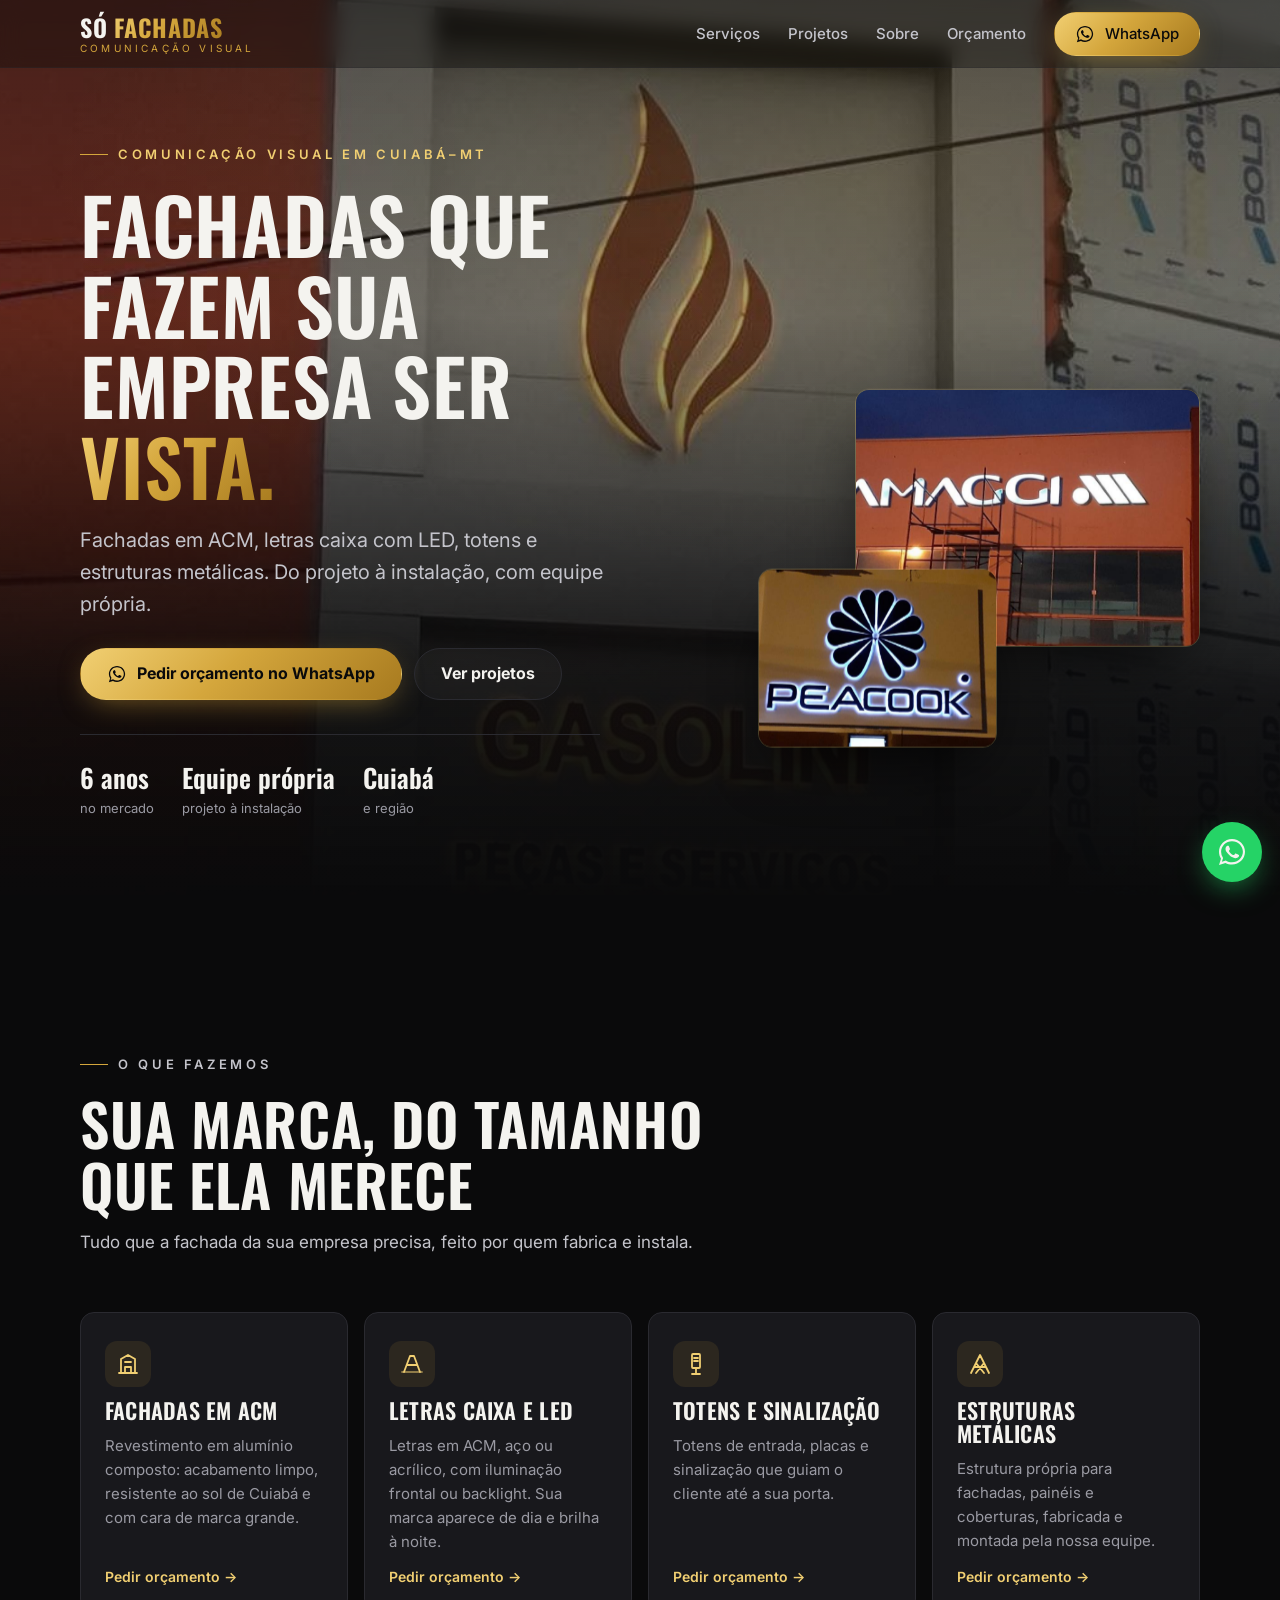
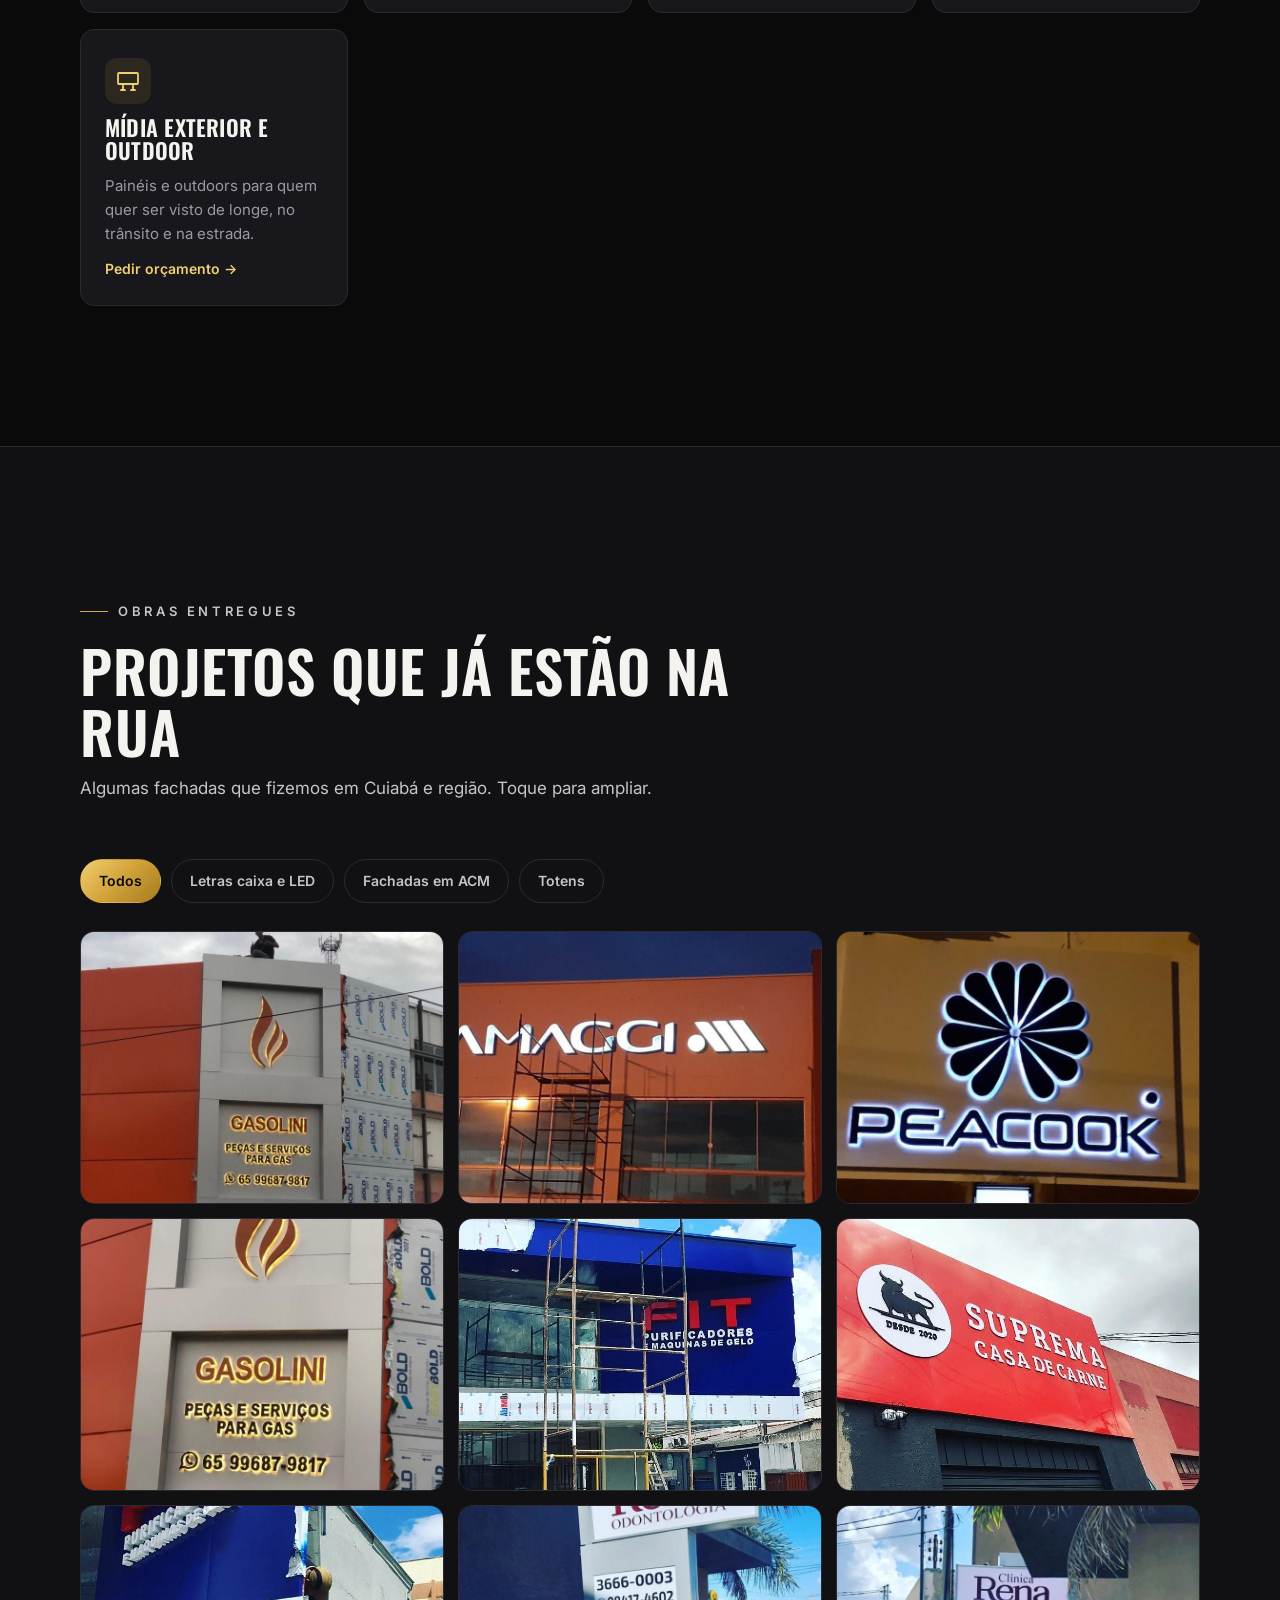
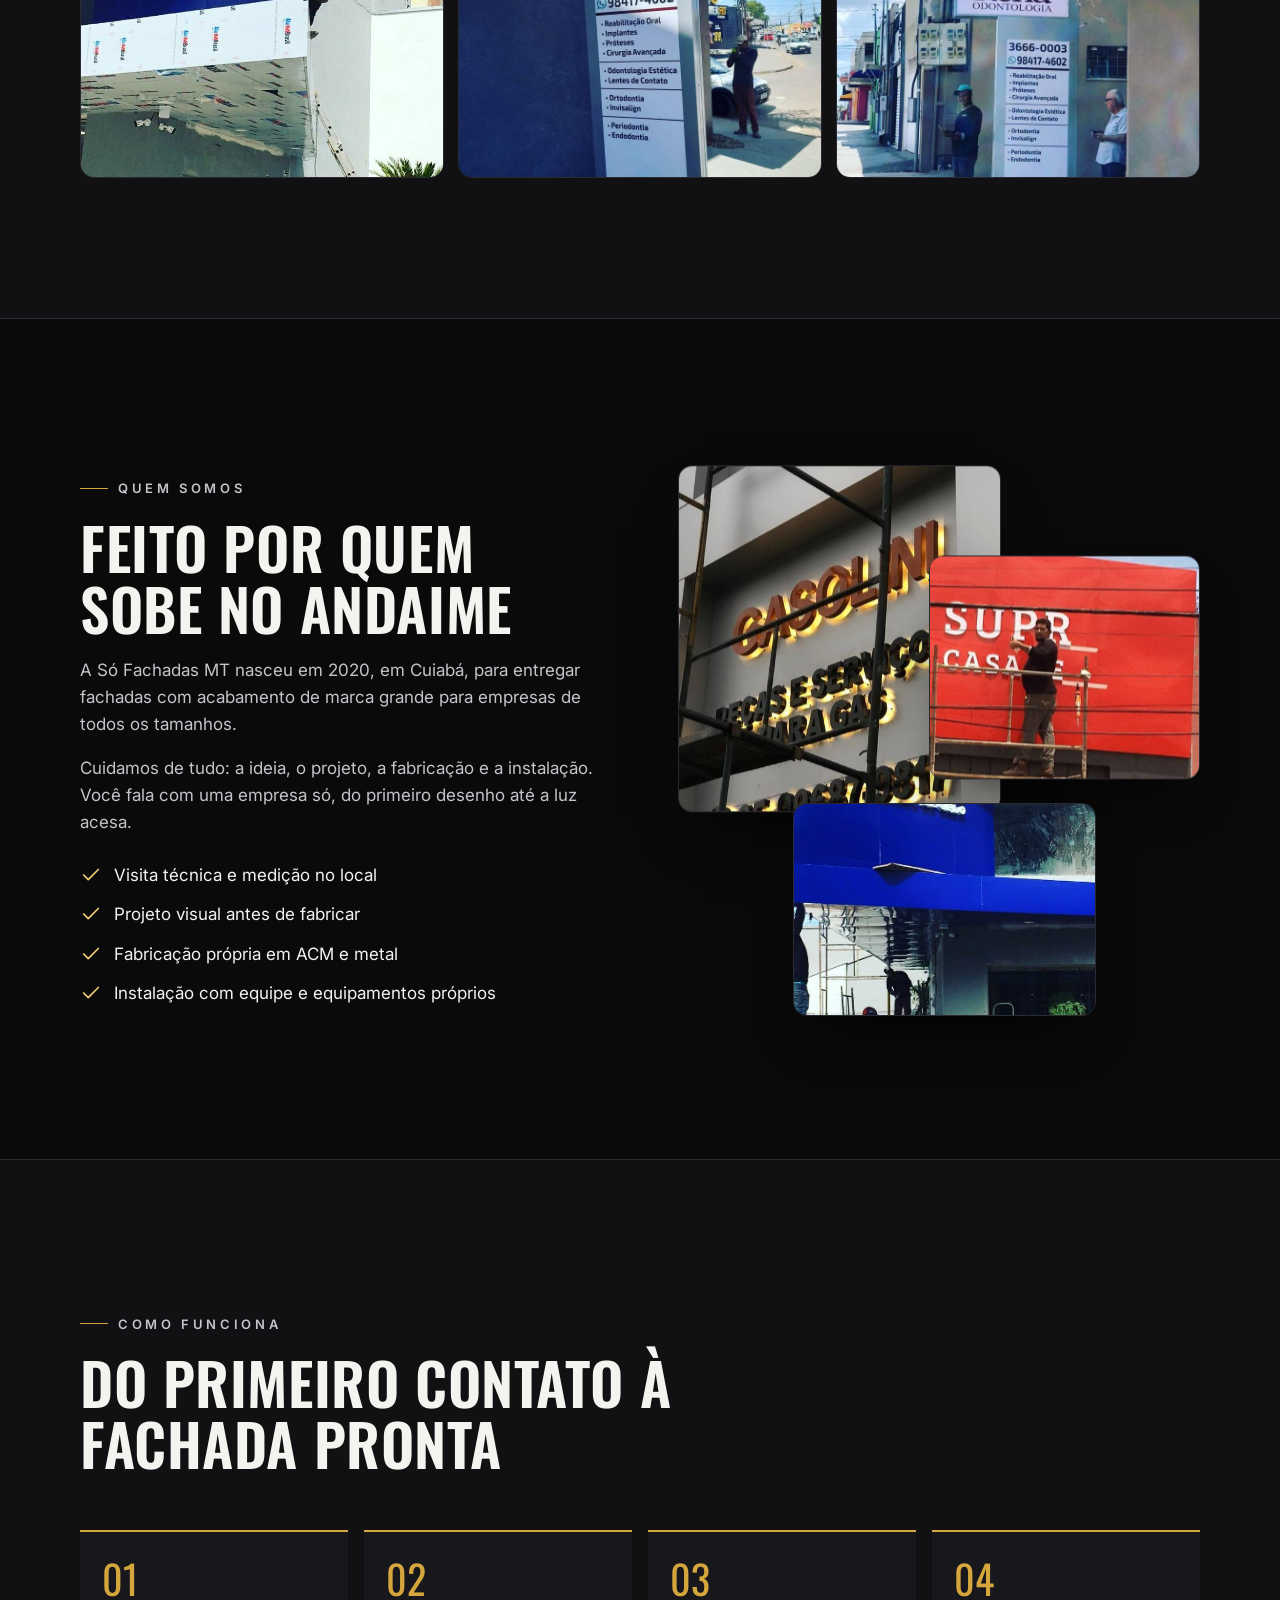
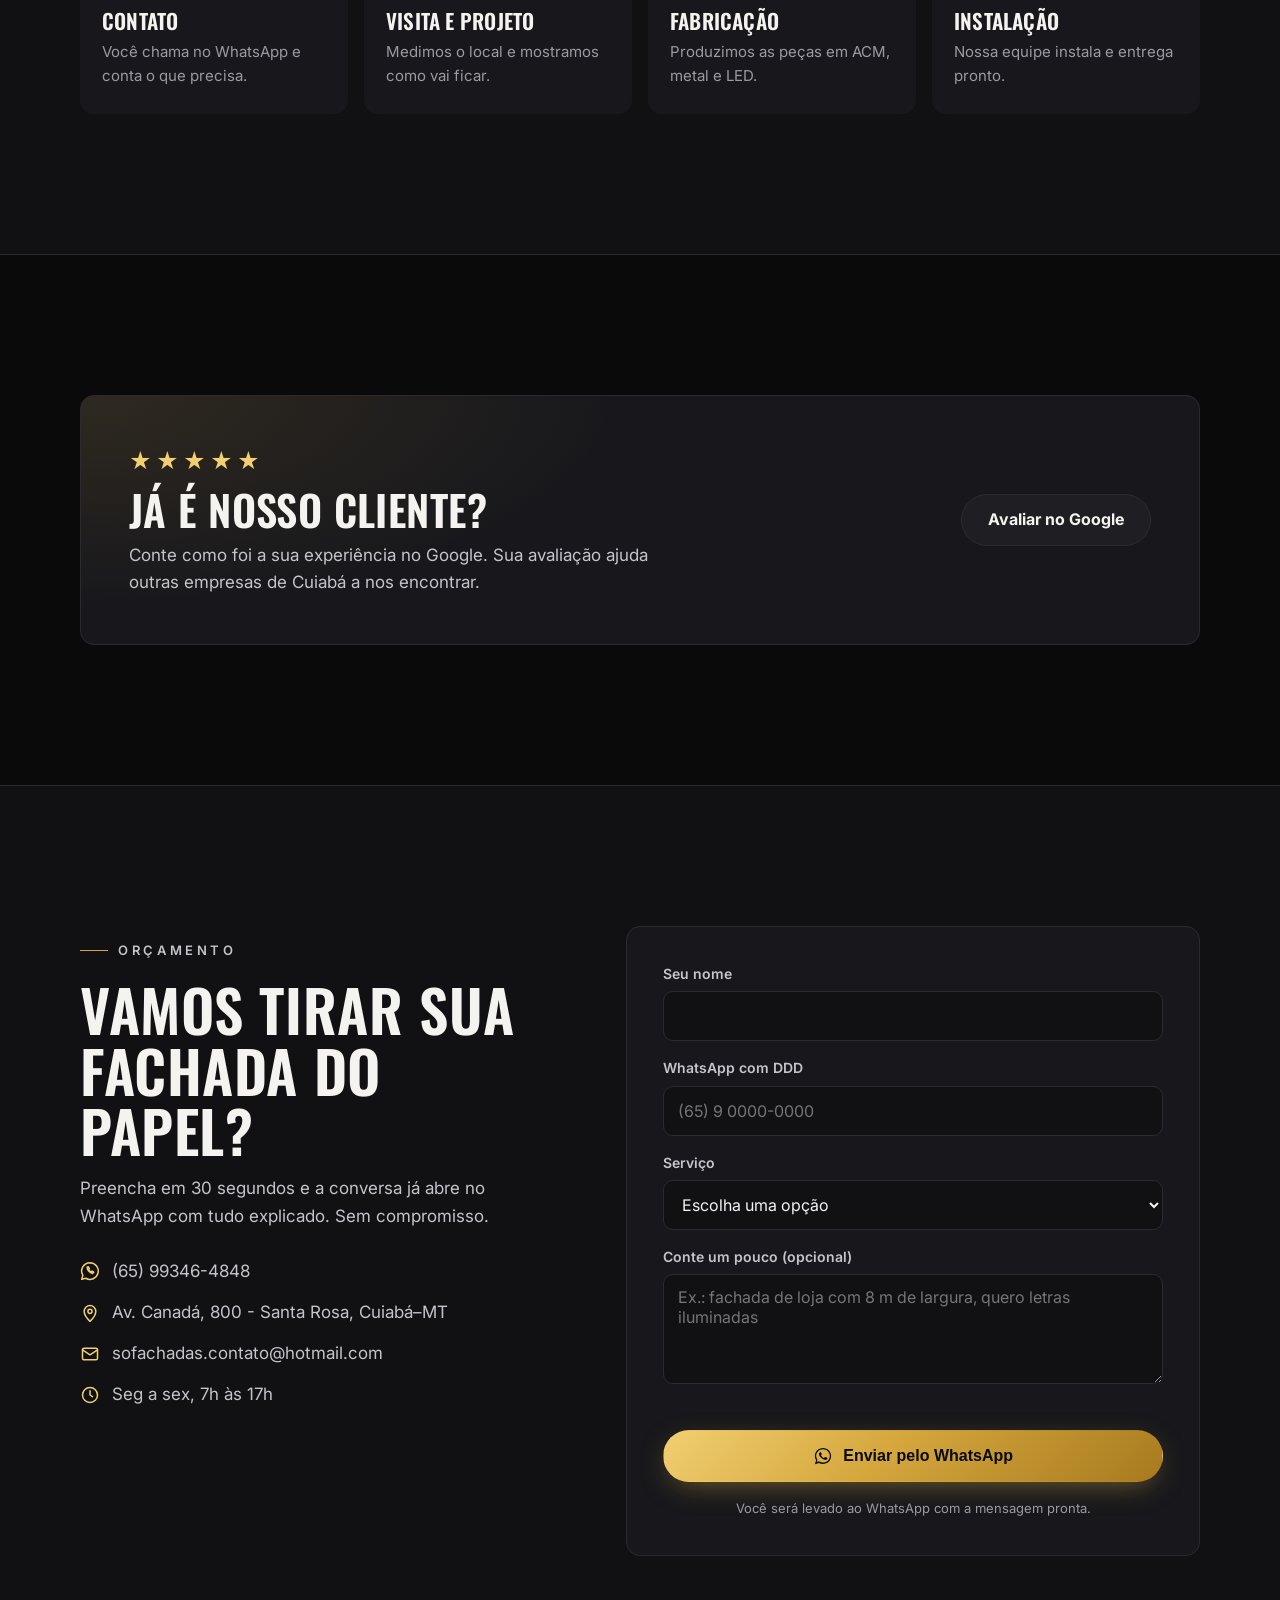
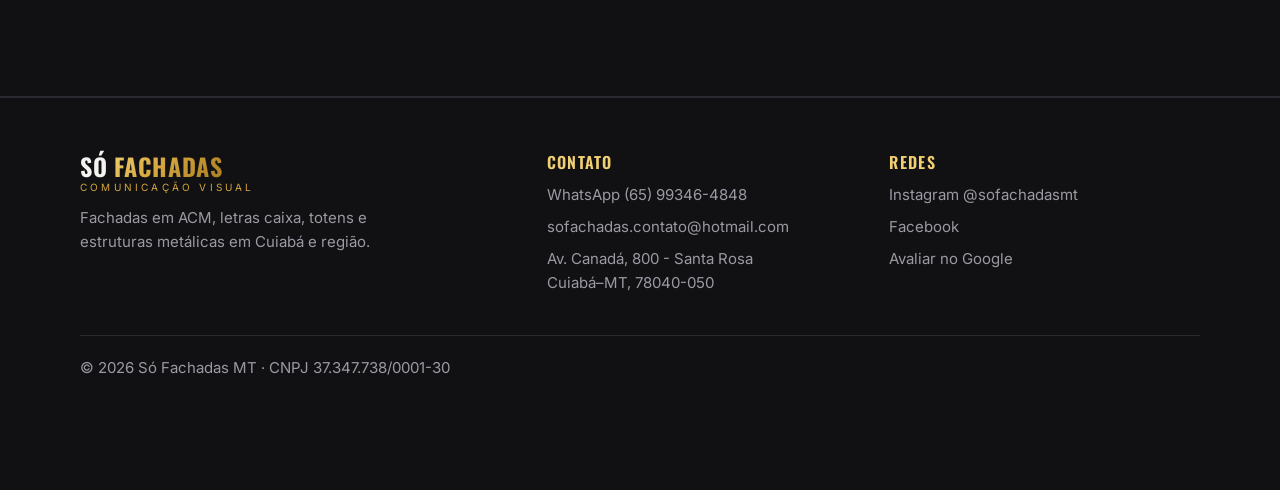
==== docs/index.html @ 2b94d708 "Site Só Fachadas MT: landing page estática para GitHub Pages Co-Authored-By: Claude Opus 5.5 <norepl" ====
<!doctype html>
<html lang="pt-BR" class="no-js">
<head>
<meta charset="utf-8">
<meta name="viewport" content="width=device-width, initial-scale=1, viewport-fit=cover">
<title>Só Fachadas MT | Fachadas em ACM, Letras Caixa e Letreiros em Cuiabá – MT</title>
<meta name="description" content="Fachadas em ACM, letras caixa com LED, totens e estruturas metálicas em Cuiabá e região. Projeto, fabricação e instalação. Peça seu orçamento pelo WhatsApp.">
<meta name="theme-color" content="#0a0a0b">
<link rel="canonical" href="https://thiagochio.github.io/sofachadas/">
<meta property="og:type" content="website">
<meta property="og:locale" content="pt_BR">
<meta property="og:title" content="Só Fachadas MT | Fachadas em ACM, Letras Caixa e Letreiros em Cuiabá – MT">
<meta property="og:description" content="Fachadas em ACM, letras caixa com LED, totens e estruturas metálicas em Cuiabá e região. Projeto, fabricação e instalação. Peça seu orçamento pelo WhatsApp.">
<meta property="og:image" content="https://thiagochio.github.io/sofachadas/assets/img/gasolini-fachada-hero.jpg">
<meta property="og:url" content="https://thiagochio.github.io/sofachadas/">
<meta name="twitter:card" content="summary_large_image">
<link rel="icon" href="data:image/svg+xml,%3Csvg xmlns='http://www.w3.org/2000/svg' viewBox='0 0 64 64'%3E%3Crect width='64' height='64' rx='12' fill='%230a0a0b'/%3E%3Ctext x='32' y='44' font-family='Arial Black,Arial' font-size='30' font-weight='900' text-anchor='middle' fill='%23d4a63c'%3ESF%3C/text%3E%3C/svg%3E">
<link rel="preconnect" href="https://fonts.googleapis.com">
<link rel="preconnect" href="https://fonts.gstatic.com" crossorigin>
<link rel="stylesheet" href="https://fonts.googleapis.com/css2?family=Inter:wght@400;500;600;700&family=Oswald:wght@500;600;700&display=swap">
<link rel="preload" as="image" href="assets/img/gasolini-fachada-hero.jpg">
<link rel="stylesheet" href="assets/css/cinema.css?v=20261022">
<script type="application/ld+json">{"@context": "https://schema.org", "@type": "LocalBusiness", "name": "Só Fachadas MT", "description": "Fachadas em ACM, letras caixa com LED, totens e estruturas metálicas em Cuiabá e região. Projeto, fabricação e instalação. Peça seu orçamento pelo WhatsApp.", "image": "https://thiagochio.github.io/sofachadas/assets/img/gasolini-fachada-hero.jpg", "url": "https://thiagochio.github.io/sofachadas/", "telephone": "+5565993464848", "email": "sofachadas.contato@hotmail.com", "address": {"@type": "PostalAddress", "streetAddress": "Av. Canadá, 800 - Santa Rosa", "addressLocality": "Cuiabá", "addressRegion": "MT", "postalCode": "78040-050", "addressCountry": "BR"}, "areaServed": ["Cuiabá", "Várzea Grande", "Mato Grosso"], "sameAs": ["https://www.instagram.com/sofachadasmt/", "https://www.facebook.com/sofachadasmt"], "foundingDate": "2020"}</script>
<script>
window.SF_CONFIG={"whatsapp": "5565993464848"};
/* UTM: script autocontido, roda antes de tudo para nao perder a origem */
(function(){try{var p=new URLSearchParams(location.search),u={};
["utm_source","utm_medium","utm_campaign","utm_content","utm_term","gclid","fbclid"].forEach(function(k){if(p.get(k))u[k]=p.get(k)});
window.__SF_UTM=u;if(Object.keys(u).length)sessionStorage.setItem("sf_utm",JSON.stringify(u));}catch(e){}})();
window.rastrearConversao=function(servico){
  try{if(window.fbq)fbq('track','Lead',{content_name:servico});}catch(e){}
  try{if(window.gtag&&false)gtag('event','conversion',{send_to:"/"});}catch(e){}
};
window.rastrearContato=function(){try{if(window.fbq)fbq('track','Contact');}catch(e){}};
</script>

</head>
<body>
<header class="site-header">
  <div class="wrap">
    <a class="logo" href="#topo" aria-label="Só Fachadas MT — início"><b>SÓ <span class="gold-text">FACHADAS</span></b><small>Comunicação Visual</small></a>
    <button class="menu-toggle" type="button" aria-label="Abrir menu" aria-expanded="false" aria-controls="menu"><svg viewBox="0 0 24 24" fill="none" stroke="currentColor" stroke-width="1.8" stroke-linecap="round" stroke-linejoin="round" aria-hidden="true"><path d="M4 7h16M4 12h16M4 17h16"/></svg></button>
    <nav class="main-nav" id="menu" aria-label="Principal">
      <a href="#servicos">Serviços</a>
      <a href="#projetos">Projetos</a>
      <a href="#sobre">Sobre</a>
      <a href="#orcamento">Orçamento</a>
      <a class="btn btn-gold" href="https://wa.me/5565993464848?text=Ol%C3%A1%21%20Vim%20pelo%20site%20da%20S%C3%B3%20Fachadas%20e%20quero%20um%20or%C3%A7amento." target="_blank" rel="noopener"><svg viewBox="0 0 32 32" fill="currentColor" aria-hidden="true"><path d="M16 3C8.8 3 3 8.7 3 15.8c0 2.5.7 4.9 2 6.9L3 29l6.5-2c1.9 1 4.1 1.6 6.5 1.6 7.2 0 13-5.7 13-12.8S23.2 3 16 3Zm0 23.3c-2.1 0-4.1-.6-5.8-1.6l-.4-.2-3.9 1.2 1.2-3.8-.3-.4a10.4 10.4 0 0 1-1.7-5.7C5.1 10 10 5.3 16 5.3S26.9 10 26.9 15.8 22 26.3 16 26.3Zm6-7.8c-.3-.2-1.9-.9-2.2-1-.3-.1-.5-.2-.7.2-.2.3-.8 1-1 1.2-.2.2-.4.2-.7.1-.3-.2-1.4-.5-2.6-1.6-1-.9-1.6-1.9-1.8-2.2-.2-.3 0-.5.1-.7l.5-.6c.2-.2.2-.4.3-.6.1-.2 0-.4 0-.6l-1-2.4c-.3-.6-.5-.5-.7-.5h-.6c-.2 0-.6.1-.9.4-.3.3-1.2 1.1-1.2 2.7s1.2 3.1 1.4 3.4c.2.2 2.4 3.6 5.7 5 .8.4 1.4.6 1.9.7.8.3 1.5.2 2.1.1.6-.1 1.9-.8 2.2-1.5.3-.7.3-1.4.2-1.5-.1-.2-.3-.3-.6-.4Z"/></svg>WhatsApp</a>
    </nav>
  </div>
</header>
<main>
<section class="hero" id="topo" aria-label="Apresentação">
  <div class="hero-bg" data-depth="0.25"><img src="assets/img/gasolini-fachada-hero.jpg" alt="Fachada da Gasolini com letras caixa iluminadas em Cuiabá" width="1920" height="1080" fetchpriority="high"></div>
  <div class="wrap hero-inner">
    <div>
      <p class="eyebrow">Comunicação visual em Cuiabá–MT</p>
      <h1><span class="w">Fachadas</span> <span class="w">que</span> <span class="w">fazem</span> <span class="w">sua</span> <span class="w">empresa</span> <span class="w">ser</span> <span class="w gold-text">vista.</span></h1>
      <p class="hero-sub">Fachadas em ACM, letras caixa com LED, totens e estruturas metálicas. Do projeto à instalação, com equipe própria.</p>
      <div class="hero-ctas">
        <a class="btn btn-gold" href="https://wa.me/5565993464848?text=Ol%C3%A1%21%20Vim%20pelo%20site%20da%20S%C3%B3%20Fachadas%20e%20quero%20um%20or%C3%A7amento." target="_blank" rel="noopener"><svg viewBox="0 0 32 32" fill="currentColor" aria-hidden="true"><path d="M16 3C8.8 3 3 8.7 3 15.8c0 2.5.7 4.9 2 6.9L3 29l6.5-2c1.9 1 4.1 1.6 6.5 1.6 7.2 0 13-5.7 13-12.8S23.2 3 16 3Zm0 23.3c-2.1 0-4.1-.6-5.8-1.6l-.4-.2-3.9 1.2 1.2-3.8-.3-.4a10.4 10.4 0 0 1-1.7-5.7C5.1 10 10 5.3 16 5.3S26.9 10 26.9 15.8 22 26.3 16 26.3Zm6-7.8c-.3-.2-1.9-.9-2.2-1-.3-.1-.5-.2-.7.2-.2.3-.8 1-1 1.2-.2.2-.4.2-.7.1-.3-.2-1.4-.5-2.6-1.6-1-.9-1.6-1.9-1.8-2.2-.2-.3 0-.5.1-.7l.5-.6c.2-.2.2-.4.3-.6.1-.2 0-.4 0-.6l-1-2.4c-.3-.6-.5-.5-.7-.5h-.6c-.2 0-.6.1-.9.4-.3.3-1.2 1.1-1.2 2.7s1.2 3.1 1.4 3.4c.2.2 2.4 3.6 5.7 5 .8.4 1.4.6 1.9.7.8.3 1.5.2 2.1.1.6-.1 1.9-.8 2.2-1.5.3-.7.3-1.4.2-1.5-.1-.2-.3-.3-.6-.4Z"/></svg>Pedir orçamento no WhatsApp</a>
        <a class="btn btn-ghost" href="#projetos">Ver projetos</a>
      </div>
      <div class="proof">
        <div><strong>6 anos</strong><span>no mercado</span></div>
        <div><strong>Equipe própria</strong><span>projeto à instalação</span></div>
        <div><strong>Cuiabá</strong><span>e região</span></div>
      </div>
    </div>
    <div class="hero-cards" aria-hidden="true"><div class="hero-card" data-depth="0.6"><img src="assets/img/amaggi-letra-caixa-led-mini.jpg" alt="Letras caixa iluminadas da Amaggi" width="760" height="570"></div><div class="hero-card" data-depth="0.45"><img src="assets/img/peacook-letra-caixa-backlight-mini.jpg" alt="Letras caixa com backlight da Peacook" width="760" height="570"></div></div>
  </div>
</section>
<section class="section" id="servicos" aria-label="Serviços">
  <div class="wrap">
    <div class="section-head reveal"><p class="eyebrow">O que fazemos</p><h2>Sua marca, do tamanho que ela merece</h2>
      <p>Tudo que a fachada da sua empresa precisa, feito por quem fabrica e instala.</p></div>
    <div class="grid-servicos"><a class="card lightcard reveal" href="#orcamento" data-servico="acm">
        <span class="ico"><svg viewBox="0 0 24 24" fill="none" stroke="currentColor" stroke-width="1.8" stroke-linecap="round" stroke-linejoin="round" aria-hidden="true"><path d="M3 21h18M5 21V7l7-4 7 4v14M9 21v-6h6v6M9 10h6"/></svg></span><h3>Fachadas em ACM</h3><p>Revestimento em alumínio composto: acabamento limpo, resistente ao sol de Cuiabá e com cara de marca grande.</p><span class="mais">Pedir orçamento →</span></a><a class="card lightcard reveal" href="#orcamento" data-servico="letras">
        <span class="ico"><svg viewBox="0 0 24 24" fill="none" stroke="currentColor" stroke-width="1.8" stroke-linecap="round" stroke-linejoin="round" aria-hidden="true"><path d="M4 20 10 4h4l6 16M7 13h10"/><path d="M2 20h20" opacity=".5"/></svg></span><h3>Letras caixa e LED</h3><p>Letras em ACM, aço ou acrílico, com iluminação frontal ou backlight. Sua marca aparece de dia e brilha à noite.</p><span class="mais">Pedir orçamento →</span></a><a class="card lightcard reveal" href="#orcamento" data-servico="totens">
        <span class="ico"><svg viewBox="0 0 24 24" fill="none" stroke="currentColor" stroke-width="1.8" stroke-linecap="round" stroke-linejoin="round" aria-hidden="true"><rect x="8" y="2" width="8" height="14" rx="1"/><path d="M12 16v6M8 22h8M10 6h4M10 9h4"/></svg></span><h3>Totens e sinalização</h3><p>Totens de entrada, placas e sinalização que guiam o cliente até a sua porta.</p><span class="mais">Pedir orçamento →</span></a><a class="card lightcard reveal" href="#orcamento" data-servico="estruturas">
        <span class="ico"><svg viewBox="0 0 24 24" fill="none" stroke="currentColor" stroke-width="1.8" stroke-linecap="round" stroke-linejoin="round" aria-hidden="true"><path d="M3 21 12 3l9 18M6 15h12M8 11l8 10M16 11 8 21"/></svg></span><h3>Estruturas metálicas</h3><p>Estrutura própria para fachadas, painéis e coberturas, fabricada e montada pela nossa equipe.</p><span class="mais">Pedir orçamento →</span></a><a class="card lightcard reveal" href="#orcamento" data-servico="outdoor">
        <span class="ico"><svg viewBox="0 0 24 24" fill="none" stroke="currentColor" stroke-width="1.8" stroke-linecap="round" stroke-linejoin="round" aria-hidden="true"><rect x="2" y="4" width="20" height="11" rx="1"/><path d="M7 15v6M17 15v6M5 21h4M15 21h4"/></svg></span><h3>Mídia exterior e outdoor</h3><p>Painéis e outdoors para quem quer ser visto de longe, no trânsito e na estrada.</p><span class="mais">Pedir orçamento →</span></a></div>
  </div>
</section>
<section class="section alt" id="projetos" aria-label="Projetos">
  <div class="wrap">
    <div class="section-head reveal"><p class="eyebrow">Obras entregues</p><h2>Projetos que já estão na rua</h2>
      <p>Algumas fachadas que fizemos em Cuiabá e região. Toque para ampliar.</p></div>
    <div class="filtros" role="group" aria-label="Filtrar projetos"><button class="filtro" type="button" data-filtro="todos" aria-pressed="true">Todos</button><button class="filtro" type="button" data-filtro="letras" aria-pressed="false">Letras caixa e LED</button><button class="filtro" type="button" data-filtro="acm" aria-pressed="false">Fachadas em ACM</button><button class="filtro" type="button" data-filtro="totens" aria-pressed="false">Totens</button></div>
    <div class="grid-pf"><a class="pf-item reveal" href="assets/img/gasolini-fachada.jpg" data-cat="letras" data-titulo="Gasolini" data-legenda="Letras caixa com LED backlight e fachada em ACM">
        <img src="assets/img/gasolini-fachada-mini.jpg" alt="Gasolini: Letras caixa com LED backlight e fachada em ACM" loading="lazy" width="760" height="570">
        <span class="pf-cap"><strong>Gasolini</strong><span>Letras caixa com LED backlight e fachada em ACM</span></span></a><a class="pf-item reveal" href="assets/img/amaggi-letra-caixa-led.jpg" data-cat="letras" data-titulo="Amaggi" data-legenda="Letras caixa iluminadas em fachada corporativa">
        <img src="assets/img/amaggi-letra-caixa-led-mini.jpg" alt="Amaggi: Letras caixa iluminadas em fachada corporativa" loading="lazy" width="760" height="570">
        <span class="pf-cap"><strong>Amaggi</strong><span>Letras caixa iluminadas em fachada corporativa</span></span></a><a class="pf-item reveal" href="assets/img/peacook-letra-caixa-backlight.jpg" data-cat="letras" data-titulo="Peacook" data-legenda="Logo e letras caixa com backlight">
        <img src="assets/img/peacook-letra-caixa-backlight-mini.jpg" alt="Peacook: Logo e letras caixa com backlight" loading="lazy" width="760" height="570">
        <span class="pf-cap"><strong>Peacook</strong><span>Logo e letras caixa com backlight</span></span></a><a class="pf-item reveal" href="assets/img/gasolini-letreiro-led.jpg" data-cat="letras" data-titulo="Gasolini — detalhe" data-legenda="Letreiro iluminado à noite">
        <img src="assets/img/gasolini-letreiro-led-mini.jpg" alt="Gasolini — detalhe: Letreiro iluminado à noite" loading="lazy" width="760" height="570">
        <span class="pf-cap"><strong>Gasolini — detalhe</strong><span>Letreiro iluminado à noite</span></span></a><a class="pf-item reveal" href="assets/img/fit-fachada-acm.jpg" data-cat="acm" data-titulo="FIT Purificadores" data-legenda="Fachada completa em ACM azul com letras caixa">
        <img src="assets/img/fit-fachada-acm-mini.jpg" alt="FIT Purificadores: Fachada completa em ACM azul com letras caixa" loading="lazy" width="760" height="570">
        <span class="pf-cap"><strong>FIT Purificadores</strong><span>Fachada completa em ACM azul com letras caixa</span></span></a><a class="pf-item reveal" href="assets/img/suprema-fachada-acm.jpg" data-cat="acm" data-titulo="Suprema Casa de Carne" data-legenda="Painel em ACM com letras caixa">
        <img src="assets/img/suprema-fachada-acm-mini.jpg" alt="Suprema Casa de Carne: Painel em ACM com letras caixa" loading="lazy" width="760" height="570">
        <span class="pf-cap"><strong>Suprema Casa de Carne</strong><span>Painel em ACM com letras caixa</span></span></a><a class="pf-item reveal" href="assets/img/fit-acm-detalhe.jpg" data-cat="acm" data-titulo="FIT Purificadores — montagem" data-legenda="Instalação dos painéis de ACM">
        <img src="assets/img/fit-acm-detalhe-mini.jpg" alt="FIT Purificadores — montagem: Instalação dos painéis de ACM" loading="lazy" width="760" height="570">
        <span class="pf-cap"><strong>FIT Purificadores — montagem</strong><span>Instalação dos painéis de ACM</span></span></a><a class="pf-item reveal" href="assets/img/rena-totem.jpg" data-cat="totens" data-titulo="Clínica Rena Odontologia" data-legenda="Totem em ACM com caixa luminosa">
        <img src="assets/img/rena-totem-mini.jpg" alt="Clínica Rena Odontologia: Totem em ACM com caixa luminosa" loading="lazy" width="760" height="570">
        <span class="pf-cap"><strong>Clínica Rena Odontologia</strong><span>Totem em ACM com caixa luminosa</span></span></a><a class="pf-item reveal" href="assets/img/rena-totem-rua.jpg" data-cat="totens" data-titulo="Clínica Rena — vista da rua" data-legenda="Totem de entrada e sinalização de serviços">
        <img src="assets/img/rena-totem-rua-mini.jpg" alt="Clínica Rena — vista da rua: Totem de entrada e sinalização de serviços" loading="lazy" width="760" height="570">
        <span class="pf-cap"><strong>Clínica Rena — vista da rua</strong><span>Totem de entrada e sinalização de serviços</span></span></a></div>
  </div>
</section>
<div class="lightbox" role="dialog" aria-modal="true" aria-label="Foto do projeto" aria-hidden="true">
  <div class="lightbox-backdrop"></div>
  <button class="lb-btn lb-fechar" type="button" aria-label="Fechar"><svg viewBox="0 0 24 24" fill="none" stroke="currentColor" stroke-width="1.8" stroke-linecap="round" stroke-linejoin="round" aria-hidden="true"><path d="M6 6l12 12M18 6 6 18"/></svg></button>
  <button class="lb-btn lb-ant" type="button" aria-label="Foto anterior"><svg viewBox="0 0 24 24" fill="none" stroke="currentColor" stroke-width="1.8" stroke-linecap="round" stroke-linejoin="round" aria-hidden="true"><path d="m15 18-6-6 6-6"/></svg></button>
  <button class="lb-btn lb-prox" type="button" aria-label="Próxima foto"><svg viewBox="0 0 24 24" fill="none" stroke="currentColor" stroke-width="1.8" stroke-linecap="round" stroke-linejoin="round" aria-hidden="true"><path d="m9 18 6-6-6-6"/></svg></button>
  <figure class="lightbox-fig"><img src="" alt=""><figcaption><strong class="lb-tit"></strong><span class="lb-leg"></span></figcaption></figure>
  <span class="lb-pos" aria-live="polite"></span>
</div>
<section class="section" id="sobre" aria-label="Sobre a empresa">
  <div class="wrap sobre-grid">
    <div class="sobre-txt reveal">
      <p class="eyebrow">Quem somos</p>
      <h2>Feito por quem sobe no andaime</h2>
      <p style="margin-top:18px">A Só Fachadas MT nasceu em 2020, em Cuiabá, para entregar fachadas com acabamento de marca grande para empresas de todos os tamanhos.</p>
      <p>Cuidamos de tudo: a ideia, o projeto, a fabricação e a instalação. Você fala com uma empresa só, do primeiro desenho até a luz acesa.</p>
      <ul class="lista-check"><li><svg viewBox="0 0 24 24" fill="none" stroke="currentColor" stroke-width="1.8" stroke-linecap="round" stroke-linejoin="round" aria-hidden="true"><path d="M20 6 9 17l-5-5"/></svg><span>Visita técnica e medição no local</span></li><li><svg viewBox="0 0 24 24" fill="none" stroke="currentColor" stroke-width="1.8" stroke-linecap="round" stroke-linejoin="round" aria-hidden="true"><path d="M20 6 9 17l-5-5"/></svg><span>Projeto visual antes de fabricar</span></li><li><svg viewBox="0 0 24 24" fill="none" stroke="currentColor" stroke-width="1.8" stroke-linecap="round" stroke-linejoin="round" aria-hidden="true"><path d="M20 6 9 17l-5-5"/></svg><span>Fabricação própria em ACM e metal</span></li><li><svg viewBox="0 0 24 24" fill="none" stroke="currentColor" stroke-width="1.8" stroke-linecap="round" stroke-linejoin="round" aria-hidden="true"><path d="M20 6 9 17l-5-5"/></svg><span>Instalação com equipe e equipamentos próprios</span></li></ul>
    </div>
    <div class="sobre-fotos reveal"><figure data-depth="0.12"><img src="assets/img/gasolini-instalacao-mini.jpg" alt="Equipe instalando letras caixa com LED" loading="lazy" width="760" height="570"></figure><figure data-depth="-0.08"><img src="assets/img/suprema-instalacao-mini.jpg" alt="Instalação de letras caixa em painel de ACM" loading="lazy" width="760" height="570"></figure><figure data-depth="0.2"><img src="assets/img/fit-instalacao-acm-mini.jpg" alt="Montagem de fachada em ACM" loading="lazy" width="760" height="570"></figure></div>
  </div>
</section>
<section class="section alt" aria-label="Como funciona">
  <div class="wrap">
    <div class="section-head reveal"><p class="eyebrow">Como funciona</p><h2>Do primeiro contato à fachada pronta</h2></div>
    <div class="passos">
      <div class="passo reveal"><h3>Contato</h3><p>Você chama no WhatsApp e conta o que precisa.</p></div>
      <div class="passo reveal"><h3>Visita e projeto</h3><p>Medimos o local e mostramos como vai ficar.</p></div>
      <div class="passo reveal"><h3>Fabricação</h3><p>Produzimos as peças em ACM, metal e LED.</p></div>
      <div class="passo reveal"><h3>Instalação</h3><p>Nossa equipe instala e entrega pronto.</p></div>
    </div>
  </div>
</section>
<section class="section" aria-label="Avaliações">
  <div class="wrap">
    <div class="avaliacao reveal">
      <div><div class="estrelas" aria-hidden="true">★★★★★</div><h2>Já é nosso cliente?</h2>
        <p>Conte como foi a sua experiência no Google. Sua avaliação ajuda outras empresas de Cuiabá a nos encontrar.</p></div>
      <a class="btn btn-ghost" href="https://g.page/r/CYYnq_kGoN-vEBM/review" target="_blank" rel="noopener">Avaliar no Google</a>
    </div>
  </div>
</section>
<section class="section alt" id="orcamento" aria-label="Pedir orçamento">
  <div class="wrap orc-grid">
    <div class="orc-info reveal">
      <p class="eyebrow">Orçamento</p>
      <h2 style="font-size:clamp(34px,5vw,58px)">Vamos tirar sua fachada do papel?</h2>
      <p>Preencha em 30 segundos e a conversa já abre no WhatsApp com tudo explicado. Sem compromisso.</p>
      <ul class="contatos">
        <li><svg viewBox="0 0 24 24" fill="none" stroke="currentColor" stroke-width="1.8" stroke-linecap="round" stroke-linejoin="round" aria-hidden="true"><path d="M12 2a10 10 0 0 0-8.6 15.1L2 22l5-1.3A10 10 0 1 0 12 2Z"/><path d="M8.5 7.5c.3 2.6 2.6 6.3 6.4 7.6l1.6-1.6-2.1-1.3-1 .9c-1.2-.5-2.6-1.9-3-3l.9-1-1.3-2.1Z"/></svg><a href="https://wa.me/5565993464848?text=Ol%C3%A1%21%20Vim%20pelo%20site%20da%20S%C3%B3%20Fachadas%20e%20quero%20um%20or%C3%A7amento." target="_blank" rel="noopener">(65) 99346-4848</a></li>
        <li><svg viewBox="0 0 24 24" fill="none" stroke="currentColor" stroke-width="1.8" stroke-linecap="round" stroke-linejoin="round" aria-hidden="true"><path d="M12 22s7-6.3 7-12a7 7 0 0 0-14 0c0 5.7 7 12 7 12Z"/><circle cx="12" cy="10" r="2.5"/></svg><a href="https://www.google.com/maps/search/?api=1&query=Só+Fachadas+MT+Av.+Canadá,+800+-+Santa+Rosa+Cuiabá" target="_blank" rel="noopener">Av. Canadá, 800 - Santa Rosa, Cuiabá–MT</a></li>
        <li><svg viewBox="0 0 24 24" fill="none" stroke="currentColor" stroke-width="1.8" stroke-linecap="round" stroke-linejoin="round" aria-hidden="true"><rect x="3" y="5" width="18" height="14" rx="2"/><path d="m3 7 9 6 9-6"/></svg><a href="mailto:sofachadas.contato@hotmail.com">sofachadas.contato@hotmail.com</a></li>
        <li><svg viewBox="0 0 24 24" fill="none" stroke="currentColor" stroke-width="1.8" stroke-linecap="round" stroke-linejoin="round" aria-hidden="true"><circle cx="12" cy="12" r="9"/><path d="M12 7v5l3 2"/></svg><span>Seg a sex, 7h às 17h</span></li>
      </ul>
    </div>
    <form class="form reveal" id="form-orcamento" action="https://wa.me/5565993464848" method="get" novalidate>
      <div class="campo"><label for="nome">Seu nome</label><input id="nome" name="nome" autocomplete="name" required></div>
      <div class="campo"><label for="telefone">WhatsApp com DDD</label><input id="telefone" name="telefone" type="tel" inputmode="tel" autocomplete="tel" placeholder="(65) 9 0000-0000" required></div>
      <div class="campo"><label for="servico">Serviço</label>
        <select id="servico" name="servico" required><option value="">Escolha uma opção</option><option value="acm">Fachadas em ACM</option><option value="letras">Letras caixa e LED</option><option value="totens">Totens e sinalização</option><option value="estruturas">Estruturas metálicas</option><option value="outdoor">Mídia exterior e outdoor</option><option value="outro">Outro / não sei ainda</option></select></div>
      <div class="campo"><label for="mensagem">Conte um pouco (opcional)</label><textarea id="mensagem" name="mensagem" placeholder="Ex.: fachada de loja com 8 m de largura, quero letras iluminadas"></textarea></div>
      <p class="form-erro" role="alert"></p>
      <button class="btn btn-gold" type="submit"><svg viewBox="0 0 32 32" fill="currentColor" aria-hidden="true"><path d="M16 3C8.8 3 3 8.7 3 15.8c0 2.5.7 4.9 2 6.9L3 29l6.5-2c1.9 1 4.1 1.6 6.5 1.6 7.2 0 13-5.7 13-12.8S23.2 3 16 3Zm0 23.3c-2.1 0-4.1-.6-5.8-1.6l-.4-.2-3.9 1.2 1.2-3.8-.3-.4a10.4 10.4 0 0 1-1.7-5.7C5.1 10 10 5.3 16 5.3S26.9 10 26.9 15.8 22 26.3 16 26.3Zm6-7.8c-.3-.2-1.9-.9-2.2-1-.3-.1-.5-.2-.7.2-.2.3-.8 1-1 1.2-.2.2-.4.2-.7.1-.3-.2-1.4-.5-2.6-1.6-1-.9-1.6-1.9-1.8-2.2-.2-.3 0-.5.1-.7l.5-.6c.2-.2.2-.4.3-.6.1-.2 0-.4 0-.6l-1-2.4c-.3-.6-.5-.5-.7-.5h-.6c-.2 0-.6.1-.9.4-.3.3-1.2 1.1-1.2 2.7s1.2 3.1 1.4 3.4c.2.2 2.4 3.6 5.7 5 .8.4 1.4.6 1.9.7.8.3 1.5.2 2.1.1.6-.1 1.9-.8 2.2-1.5.3-.7.3-1.4.2-1.5-.1-.2-.3-.3-.6-.4Z"/></svg>Enviar pelo WhatsApp</button>
      <p class="form-nota">Você será levado ao WhatsApp com a mensagem pronta.</p>
    </form>
  </div>
</section>
</main>
<footer class="site-footer">
  <div class="wrap">
    <div class="foot-grid">
      <div><a class="logo" href="#topo"><b>SÓ <span class="gold-text">FACHADAS</span></b><small>Comunicação Visual</small></a>
        <p style="margin-top:14px;max-width:36ch">Fachadas em ACM, letras caixa, totens e estruturas metálicas em Cuiabá e região.</p></div>
      <div><h3>Contato</h3><ul>
        <li><a href="https://wa.me/5565993464848?text=Ol%C3%A1%21%20Vim%20pelo%20site%20da%20S%C3%B3%20Fachadas%20e%20quero%20um%20or%C3%A7amento." target="_blank" rel="noopener">WhatsApp (65) 99346-4848</a></li>
        <li><a href="mailto:sofachadas.contato@hotmail.com">sofachadas.contato@hotmail.com</a></li>
        <li>Av. Canadá, 800 - Santa Rosa<br>Cuiabá–MT, 78040-050</li></ul></div>
      <div><h3>Redes</h3><ul>
        <li><a href="https://www.instagram.com/sofachadasmt/" target="_blank" rel="noopener">Instagram @sofachadasmt</a></li>
        <li><a href="https://www.facebook.com/sofachadasmt" target="_blank" rel="noopener">Facebook</a></li>
        <li><a href="https://g.page/r/CYYnq_kGoN-vEBM/review" target="_blank" rel="noopener">Avaliar no Google</a></li></ul></div>
    </div>
    <p class="copy">© 2026 Só Fachadas MT · CNPJ 37.347.738/0001-30</p>
  </div>
</footer>
<a class="whats-float" href="https://wa.me/5565993464848?text=Ol%C3%A1%21%20Vim%20pelo%20site%20da%20S%C3%B3%20Fachadas%20e%20quero%20um%20or%C3%A7amento." target="_blank" rel="noopener" aria-label="Falar no WhatsApp"><svg viewBox="0 0 32 32" fill="currentColor" aria-hidden="true"><path d="M16 3C8.8 3 3 8.7 3 15.8c0 2.5.7 4.9 2 6.9L3 29l6.5-2c1.9 1 4.1 1.6 6.5 1.6 7.2 0 13-5.7 13-12.8S23.2 3 16 3Zm0 23.3c-2.1 0-4.1-.6-5.8-1.6l-.4-.2-3.9 1.2 1.2-3.8-.3-.4a10.4 10.4 0 0 1-1.7-5.7C5.1 10 10 5.3 16 5.3S26.9 10 26.9 15.8 22 26.3 16 26.3Zm6-7.8c-.3-.2-1.9-.9-2.2-1-.3-.1-.5-.2-.7.2-.2.3-.8 1-1 1.2-.2.2-.4.2-.7.1-.3-.2-1.4-.5-2.6-1.6-1-.9-1.6-1.9-1.8-2.2-.2-.3 0-.5.1-.7l.5-.6c.2-.2.2-.4.3-.6.1-.2 0-.4 0-.6l-1-2.4c-.3-.6-.5-.5-.7-.5h-.6c-.2 0-.6.1-.9.4-.3.3-1.2 1.1-1.2 2.7s1.2 3.1 1.4 3.4c.2.2 2.4 3.6 5.7 5 .8.4 1.4.6 1.9.7.8.3 1.5.2 2.1.1.6-.1 1.9-.8 2.2-1.5.3-.7.3-1.4.2-1.5-.1-.2-.3-.3-.6-.4Z"/></svg></a>
<script src="assets/js/cinema.js?v=20261022" defer></script>
</body>
</html>
---- docs/assets/css/cinema.css ----
/* =====================================================================
   SÓ FACHADAS — visual e animações
   Tokens no :root. Nenhum hex solto fora daqui.
   ===================================================================== */
:root {
  --black: #0a0a0b;
  --black-2: #111114;
  --black-3: #18181c;
  --line: #2a2a30;
  --gray-1: #9a9aa3;
  --gray-2: #c4c4cb;
  --white: #f4f3ef;
  --gold: #d4a63c;
  --gold-2: #f1cf72;
  --gold-3: #a77a1f;
  --gold-grad: linear-gradient(135deg, var(--gold-2) 0%, var(--gold) 45%, var(--gold-3) 100%);
  --whats: #25d366;
  --erro: #ffb4a8;
  --radius: 14px;
  --header-h: 68px;
  --pad: clamp(16px, 4vw, 40px);
  --maxw: 1200px;
  --font-display: "Oswald", "Arial Narrow", Impact, sans-serif;
  --font-body: "Inter", system-ui, -apple-system, "Segoe UI", Roboto, sans-serif;
  --ease: cubic-bezier(.2, .7, .2, 1);
  color-scheme: dark;
}

*, *::before, *::after { box-sizing: border-box; }
html { scroll-behavior: smooth; scroll-padding-top: calc(var(--header-h) + 8px); -webkit-text-size-adjust: 100%; }
body {
  margin: 0; background: var(--black); color: var(--white);
  font-family: var(--font-body); font-size: 17px; line-height: 1.6;
  overflow-x: hidden;
}
img { max-width: 100%; display: block; }
a { color: inherit; }
h1, h2, h3 { font-family: var(--font-display); font-weight: 600; line-height: 1.05; margin: 0; letter-spacing: .01em; text-transform: uppercase; }
p { margin: 0; }
.wrap { width: 100%; max-width: var(--maxw); margin: 0 auto; padding: 0 var(--pad); }
.sr-only { position: absolute; width: 1px; height: 1px; overflow: hidden; clip: rect(0 0 0 0); white-space: nowrap; }
.gold-text { background: var(--gold-grad); -webkit-background-clip: text; background-clip: text; color: transparent; }
:focus-visible { outline: 2px solid var(--gold-2); outline-offset: 3px; }

/* ---------- botões ---------- */
.btn {
  display: inline-flex; align-items: center; justify-content: center; gap: 10px;
  min-height: 52px; padding: 0 26px; border-radius: 999px; font-weight: 700; font-size: 16px;
  text-decoration: none; border: 1px solid transparent; cursor: pointer; white-space: nowrap;
  transition: transform .25s var(--ease), box-shadow .25s var(--ease), background-color .25s;
}
.btn svg { width: 20px; height: 20px; flex: none; }
.btn-gold { background: var(--gold-grad); color: var(--black); box-shadow: 0 8px 30px -10px rgba(212, 166, 60, .6); }
.btn-gold:hover { transform: translateY(-2px); box-shadow: 0 14px 40px -12px rgba(212, 166, 60, .8); }
.btn-ghost { border-color: var(--line); color: var(--white); background: rgba(255, 255, 255, .03); }
.btn-ghost:hover { border-color: var(--gold); }

/* ---------- header ---------- */
.site-header {
  position: fixed; inset: 0 0 auto 0; z-index: 1200; height: var(--header-h);
  background: rgba(10, 10, 11, var(--header-a, .35)); backdrop-filter: blur(10px); -webkit-backdrop-filter: blur(10px);
  border-bottom: 1px solid rgba(42, 42, 48, var(--header-a, 0));
  transition: background-color .3s;
}
.site-header .wrap { height: 100%; display: flex; align-items: center; justify-content: space-between; gap: 16px; }
.logo { display: flex; flex-direction: column; text-decoration: none; line-height: 1; }
.logo b { font-family: var(--font-display); font-size: 24px; letter-spacing: .03em; font-weight: 700; }
.logo small { font-size: 10px; letter-spacing: .32em; text-transform: uppercase; color: var(--gold); margin-top: 4px; }
.main-nav { display: flex; align-items: center; gap: 28px; }
.main-nav a { text-decoration: none; color: var(--gray-2); font-size: 15px; font-weight: 500; }
.main-nav a:hover { color: var(--white); }
.main-nav a.btn-gold { color: var(--black); min-height: 44px; padding: 0 20px; }
.menu-toggle { display: none; }

/* ---------- hero ---------- */
.hero { position: relative; min-height: 100svh; display: flex; align-items: flex-end; overflow: hidden; isolation: isolate; }
.hero-bg { position: absolute; inset: -8% 0; z-index: -2; will-change: transform; }
.hero-bg img { width: 100%; height: 100%; object-fit: cover; object-position: center 35%; }
.hero::before { /* vinheta + luz */
  content: ""; position: absolute; inset: 0; z-index: -1;
  background:
    radial-gradient(120% 80% at 70% 20%, rgba(212, 166, 60, .14), transparent 55%),
    linear-gradient(180deg, rgba(10,10,11,.55) 0%, rgba(10,10,11,.35) 35%, rgba(10,10,11,.92) 78%, var(--black) 100%);
}
.hero-inner { width: 100%; padding-top: calc(var(--header-h) + 40px); padding-bottom: clamp(48px, 9vh, 96px); display: grid; grid-template-columns: 1.3fr .9fr; gap: 40px; align-items: end; }
.eyebrow { display: inline-flex; align-items: center; gap: 10px; font-size: 13px; letter-spacing: .28em; text-transform: uppercase; color: var(--gold-2); font-weight: 600; margin-bottom: 18px; }
.eyebrow::before { content: ""; width: 28px; height: 1px; background: var(--gold); }
.hero h1 { font-size: clamp(42px, 6vw, 80px); max-width: 13ch; }
.hero h1 .w { display: inline-block; }
.hero-sub { margin-top: 18px; font-size: clamp(17px, 1.6vw, 20px); color: var(--gray-2); max-width: 42ch; }
.hero-ctas { display: flex; flex-wrap: wrap; gap: 12px; margin-top: 28px; }
.proof { display: flex; gap: 28px; margin-top: 34px; padding-top: 22px; border-top: 1px solid var(--line); max-width: 520px; }
.proof div { display: flex; flex-direction: column; }
.proof strong { font-family: var(--font-display); font-size: 26px; font-weight: 600; color: var(--white); }
.proof span { font-size: 13px; color: var(--gray-1); }
.hero-cards { position: relative; height: 420px; }
.hero-card { position: absolute; border-radius: var(--radius); overflow: hidden; box-shadow: 0 30px 60px -20px rgba(0,0,0,.8); border: 1px solid rgba(241, 207, 114, .25); will-change: transform; }
.hero-card img { width: 100%; height: 100%; object-fit: cover; }
.hero-card:nth-child(1) { width: 78%; aspect-ratio: 4/3; top: 0; right: 0; }
.hero-card:nth-child(2) { width: 54%; aspect-ratio: 4/3; top: 46%; left: 0; }

/* ---------- seções ---------- */
.section { padding: clamp(72px, 11vw, 140px) 0; position: relative; }
.section-head { max-width: 680px; margin-bottom: clamp(36px, 5vw, 56px); }
.section-head h2 { font-size: clamp(34px, 5vw, 58px); }
.section-head p { margin-top: 14px; color: var(--gray-2); }
.alt { background: var(--black-2); border-top: 1px solid var(--line); border-bottom: 1px solid var(--line); }

/* serviços */
.grid-servicos { display: grid; grid-template-columns: repeat(auto-fit, minmax(220px, 1fr)); gap: 16px; }
.card {
  position: relative; display: flex; flex-direction: column; gap: 12px; padding: 28px 24px 24px;
  background: var(--black-3); border: 1px solid var(--line); border-radius: var(--radius);
  text-decoration: none; overflow: hidden; transition: border-color .3s, transform .3s var(--ease);
}
.card:hover { border-color: rgba(212, 166, 60, .6); transform: translateY(-3px); }
.card .ico { width: 46px; height: 46px; border-radius: 12px; display: grid; place-items: center; background: rgba(212, 166, 60, .1); color: var(--gold-2); }
.card .ico svg { width: 24px; height: 24px; }
.card h3 { font-size: 22px; }
.card p { color: var(--gray-1); font-size: 15px; flex: 1; }
.card .mais { color: var(--gold-2); font-weight: 600; font-size: 14px; }
.lightcard::after { /* luz que segue o cursor */
  content: ""; position: absolute; inset: 0; pointer-events: none; opacity: 0; transition: opacity .3s;
  background: radial-gradient(260px circle at var(--mx, 50%) var(--my, 50%), rgba(241, 207, 114, .14), transparent 60%);
}
.lightcard:hover::after { opacity: 1; }

/* portfólio */
.filtros { display: flex; flex-wrap: wrap; gap: 10px; margin-bottom: 28px; }
.filtro {
  min-height: 44px; padding: 0 18px; border-radius: 999px; border: 1px solid var(--line);
  background: transparent; color: var(--gray-2); font: 600 14px var(--font-body); cursor: pointer; white-space: nowrap;
}
.filtro[aria-pressed="true"] { background: var(--gold-grad); color: var(--black); border-color: transparent; }
.grid-pf { display: grid; grid-template-columns: repeat(3, 1fr); gap: 14px; }
.pf-item {
  position: relative; display: block; border-radius: var(--radius); overflow: hidden; aspect-ratio: 4/3;
  border: 1px solid var(--line); background: var(--black-3); padding: 0; cursor: zoom-in; text-align: left; color: inherit; text-decoration: none;
}
.pf-item[hidden] { display: none; }
.pf-item img { width: 100%; height: 100%; object-fit: cover; transition: transform .6s var(--ease); }
.pf-item:hover img { transform: scale(1.05); }
.pf-cap {
  position: absolute; inset: auto 0 0 0; padding: 40px 16px 14px;
  background: linear-gradient(180deg, transparent, rgba(10,10,11,.92));
  transform: translateY(30%); opacity: 0; transition: transform .4s var(--ease), opacity .4s;
}
.pf-item:hover .pf-cap, .pf-item:focus-visible .pf-cap { transform: none; opacity: 1; }
.pf-cap strong { display: block; font-family: var(--font-display); font-size: 19px; text-transform: uppercase; font-weight: 600; }
.pf-cap span { font-size: 13px; color: var(--gray-2); }
.selo { position: absolute; top: 10px; left: 10px; font-size: 11px; padding: 4px 8px; border-radius: 6px; background: rgba(0,0,0,.7); color: var(--gray-2); }

/* lightbox */
.lightbox { position: fixed; inset: 0; z-index: 1500; display: none; }
.lightbox.aberto { display: block; }
.lightbox-backdrop { position: absolute; inset: 0; background: rgba(5, 5, 6, .94); }
.lightbox-fig { position: absolute; inset: 70px 70px 90px; margin: 0; display: flex; flex-direction: column; align-items: center; justify-content: center; pointer-events: none; }
.lightbox-fig img { max-width: 100%; max-height: 100%; object-fit: contain; border-radius: 8px; pointer-events: auto; }
.lightbox-fig figcaption { margin-top: 14px; text-align: center; color: var(--gray-2); font-size: 15px; pointer-events: auto; }
.lightbox-fig figcaption strong { color: var(--white); font-family: var(--font-display); text-transform: uppercase; font-weight: 600; font-size: 20px; display: block; }
.lb-btn {
  position: absolute; width: 52px; height: 52px; border-radius: 50%; border: 1px solid var(--line);
  background: rgba(17, 17, 20, .9); color: var(--white); cursor: pointer; display: grid; place-items: center; z-index: 2;
}
.lb-btn svg { width: 22px; height: 22px; }
.lb-fechar { top: 14px; right: 14px; }
.lb-ant { left: 14px; top: 50%; transform: translateY(-50%); }
.lb-prox { right: 14px; top: 50%; transform: translateY(-50%); }
.lb-pos { position: absolute; bottom: 30px; left: 50%; transform: translateX(-50%); color: var(--gray-1); font-size: 14px; z-index: 2; }

/* sobre */
.sobre-grid { display: grid; grid-template-columns: 1fr 1fr; gap: clamp(32px, 6vw, 80px); align-items: center; }
.sobre-txt h2 { font-size: clamp(34px, 5vw, 58px); }
.sobre-txt p + p { margin-top: 16px; }
.sobre-txt p { color: var(--gray-2); }
.lista-check { list-style: none; padding: 0; margin: 26px 0 0; display: grid; gap: 12px; }
.lista-check li { display: flex; gap: 12px; align-items: flex-start; }
.lista-check svg { width: 22px; height: 22px; color: var(--gold-2); flex: none; margin-top: 2px; }
.sobre-fotos { position: relative; height: 560px; }
.sobre-fotos figure { position: absolute; margin: 0; border-radius: var(--radius); overflow: hidden; border: 1px solid var(--line); box-shadow: 0 30px 60px -25px rgba(0,0,0,.9); will-change: transform; }
.sobre-fotos img { width: 100%; height: 100%; object-fit: cover; }
.sobre-fotos figure:nth-child(1) { width: 62%; height: 62%; top: 0; left: 0; }
.sobre-fotos figure:nth-child(2) { width: 52%; height: 40%; top: 18%; right: 0; }
.sobre-fotos figure:nth-child(3) { width: 58%; height: 38%; bottom: 0; left: 22%; }

/* processo */
.passos { display: grid; grid-template-columns: repeat(4, 1fr); gap: 16px; counter-reset: passo; }
.passo { padding: 26px 22px; border-top: 2px solid var(--gold); background: var(--black-3); border-radius: 0 0 var(--radius) var(--radius); }
.passo::before { counter-increment: passo; content: "0" counter(passo); font-family: var(--font-display); font-size: 40px; color: var(--gold); display: block; line-height: 1; margin-bottom: 12px; }
.passo h3 { font-size: 21px; margin-bottom: 8px; }
.passo p { color: var(--gray-1); font-size: 15px; }

/* avaliações */
.avaliacao { display: flex; flex-wrap: wrap; gap: 24px; align-items: center; justify-content: space-between; padding: clamp(28px, 5vw, 48px); border: 1px solid var(--line); border-radius: var(--radius); background: radial-gradient(80% 140% at 0% 0%, rgba(212,166,60,.12), transparent 60%), var(--black-3); }
.avaliacao h2 { font-size: clamp(28px, 4vw, 42px); }
.avaliacao p { color: var(--gray-2); margin-top: 10px; max-width: 52ch; }
.estrelas { color: var(--gold-2); letter-spacing: 4px; font-size: 22px; margin-bottom: 8px; }

/* orçamento */
.orc-grid { display: grid; grid-template-columns: .9fr 1.1fr; gap: clamp(32px, 6vw, 80px); align-items: start; }
.orc-info p { color: var(--gray-2); margin-top: 14px; }
.contatos { list-style: none; padding: 0; margin: 28px 0 0; display: grid; gap: 14px; }
.contatos li { display: flex; gap: 12px; align-items: center; color: var(--gray-2); }
.contatos svg { width: 20px; height: 20px; color: var(--gold-2); flex: none; }
.contatos a { text-decoration: none; }
.form { background: var(--black-3); border: 1px solid var(--line); border-radius: var(--radius); padding: clamp(22px, 4vw, 36px); display: grid; gap: 16px; }
.campo { display: grid; gap: 6px; }
.campo label { font-size: 14px; color: var(--gray-2); font-weight: 600; }
.campo input, .campo select, .campo textarea {
  width: 100%; min-height: 50px; padding: 12px 14px; border-radius: 10px; border: 1px solid var(--line);
  background: var(--black-2); color: var(--white); font: 16px var(--font-body);
}
.campo textarea { min-height: 110px; resize: vertical; }
.campo input:focus, .campo select:focus, .campo textarea:focus { outline: none; border-color: var(--gold); box-shadow: 0 0 0 3px rgba(212,166,60,.18); }
.form .btn { width: 100%; }
.form-nota { font-size: 13px; color: var(--gray-1); text-align: center; }
.form-erro { color: var(--erro); font-size: 14px; min-height: 1em; }

/* footer */
.site-footer { border-top: 1px solid var(--line); padding: 56px 0 110px; background: var(--black-2); }
.foot-grid { display: grid; grid-template-columns: 1.4fr 1fr 1fr; gap: 32px; }
.site-footer h3 { font-size: 16px; color: var(--gold-2); margin-bottom: 12px; letter-spacing: .08em; }
.site-footer p, .site-footer li { color: var(--gray-1); font-size: 15px; }
.site-footer ul { list-style: none; padding: 0; margin: 0; display: grid; gap: 8px; }
.site-footer a { text-decoration: none; }
.site-footer a:hover { color: var(--white); }
.copy { margin-top: 40px; padding-top: 20px; border-top: 1px solid var(--line); font-size: 13px; color: var(--gray-1); }

/* whatsapp flutuante */
.whats-float {
  position: fixed; right: 18px; bottom: 18px; z-index: 1100; width: 60px; height: 60px; border-radius: 50%;
  background: var(--whats); color: var(--white); display: grid; place-items: center; box-shadow: 0 10px 30px -8px rgba(37,211,102,.7);
}
.whats-float svg { width: 32px; height: 32px; }

/* cursor ring (desktop) */
.cursor-ring { position: fixed; top: 0; left: 0; width: 34px; height: 34px; margin: -17px 0 0 -17px; border: 1px solid rgba(241,207,114,.6); border-radius: 50%; pointer-events: none; z-index: 2000; opacity: 0; transition: width .25s, height .25s, margin .25s, opacity .3s; }
.cursor-ring.ativo { opacity: 1; }
.cursor-ring.grande { width: 60px; height: 60px; margin: -30px 0 0 -30px; border-color: var(--gold); }

/* ---------- reveal (só quando o JS está ativo) ---------- */
.js .reveal { opacity: 0; transform: translateY(28px); transition: opacity .9s var(--ease), transform .9s var(--ease); }
.js .reveal.visto { opacity: 1; transform: none; }
.js .hero h1 .w { opacity: 0; transform: translateY(.4em); transition: opacity .7s var(--ease), transform .7s var(--ease); }
.js .hero h1.pronto .w { opacity: 1; transform: none; }

/* ---------- toque: sem hover ---------- */
@media (hover: none), (pointer: coarse) {
  .pf-cap { transform: none; opacity: 1; }
  .card:hover, .btn-gold:hover { transform: none; }
  .lightcard::after, .cursor-ring { display: none; }
  .pf-item:hover img { transform: none; }
}

/* ---------- movimento reduzido ---------- */
@media (prefers-reduced-motion: reduce) {
  html { scroll-behavior: auto; }
  *, *::before, *::after { transition: none !important; animation: none !important; }
  .js .reveal, .js .hero h1 .w { opacity: 1 !important; transform: none !important; }
  .hero-bg, .hero-card, .sobre-fotos figure { transform: none !important; }
  .cursor-ring { display: none; }
}

/* ===================================================================== */
/* ===== CELULAR =====                                                   */
/* Todos os ajustes de tela pequena juntos aqui.                         */
/* ===================================================================== */
@media (max-width: 960px) {
  .hero-inner { grid-template-columns: 1fr; }
  .hero-cards { display: none; }
  .grid-pf { grid-template-columns: repeat(2, 1fr); }
  .sobre-grid, .orc-grid { grid-template-columns: 1fr; }
  .sobre-fotos { height: 440px; }
  .passos { grid-template-columns: repeat(2, 1fr); }
  .foot-grid { grid-template-columns: 1fr 1fr; }
}
@media (max-width: 760px) {
  :root { --header-h: 62px; }
  body { font-size: 16px; }
  .menu-toggle {
    display: grid; place-items: center; width: 48px; height: 48px; border-radius: 12px;
    border: 1px solid var(--line); background: rgba(17,17,20,.7); color: var(--white); cursor: pointer;
  }
  .menu-toggle svg { width: 24px; height: 24px; }
  .main-nav {
    position: fixed; inset: var(--header-h) 0 0 0; flex-direction: column; align-items: stretch; gap: 0;
    padding: 20px var(--pad) 40px; background: var(--black); transform: translateY(-8px); opacity: 0; visibility: hidden;
    transition: opacity .25s, transform .25s var(--ease), visibility 0s .25s;
  }
  .nav-aberto .main-nav { opacity: 1; transform: none; visibility: visible; transition: opacity .25s, transform .25s var(--ease); }
  .main-nav a { font-family: var(--font-display); font-size: 30px; text-transform: uppercase; color: var(--white); padding: 14px 0; border-bottom: 1px solid var(--line); min-height: 44px; }
  .main-nav a.btn-gold { margin-top: 24px; font-family: var(--font-body); font-size: 17px; text-transform: none; min-height: 56px; border-bottom: 0; }
  .nav-aberto { overflow: hidden; }
  .no-js .menu-toggle { display: none; }
  .no-js .main-nav { position: static; flex-direction: row; opacity: 1; visibility: visible; transform: none; padding: 0; background: none; }
  .no-js .main-nav a:not(.btn-gold) { display: none; }
  .no-js .main-nav a.btn-gold { margin: 0; font-size: 15px; min-height: 44px; }

  /* hero: tudo + CTA acima da dobra */
  .hero { min-height: 0; max-height: 980px; }
  .hero-inner { padding-top: calc(var(--header-h) + 64px); padding-bottom: 40px; }
  .hero h1 { font-size: clamp(38px, 11vw, 52px); }
  .hero-sub { margin-top: 14px; font-size: 16px; }
  .eyebrow { margin-bottom: 12px; font-size: 11px; }
  .hero-ctas { margin-top: 22px; }
  .hero-ctas .btn { flex: 1 1 100%; }
  .proof { gap: 18px; margin-top: 26px; }
  .proof strong { font-size: 21px; }

  .filtros { flex-wrap: nowrap; overflow-x: auto; margin: 0 calc(var(--pad) * -1) 22px; padding: 2px var(--pad) 6px; scrollbar-width: none; }
  .filtros::-webkit-scrollbar { display: none; }
  .grid-pf { grid-template-columns: 1fr; gap: 12px; }
  .sobre-fotos { height: 380px; }
  .passos { grid-template-columns: 1fr; }
  .foot-grid { grid-template-columns: 1fr; }
  .lightbox-fig { inset: 74px 12px 120px; }
  .lb-ant, .lb-prox { top: auto; bottom: 22px; transform: none; }
  .lb-ant { left: 20px; } .lb-prox { right: 20px; }
  .lb-pos { bottom: 38px; }
  .avaliacao .btn { width: 100%; }
}
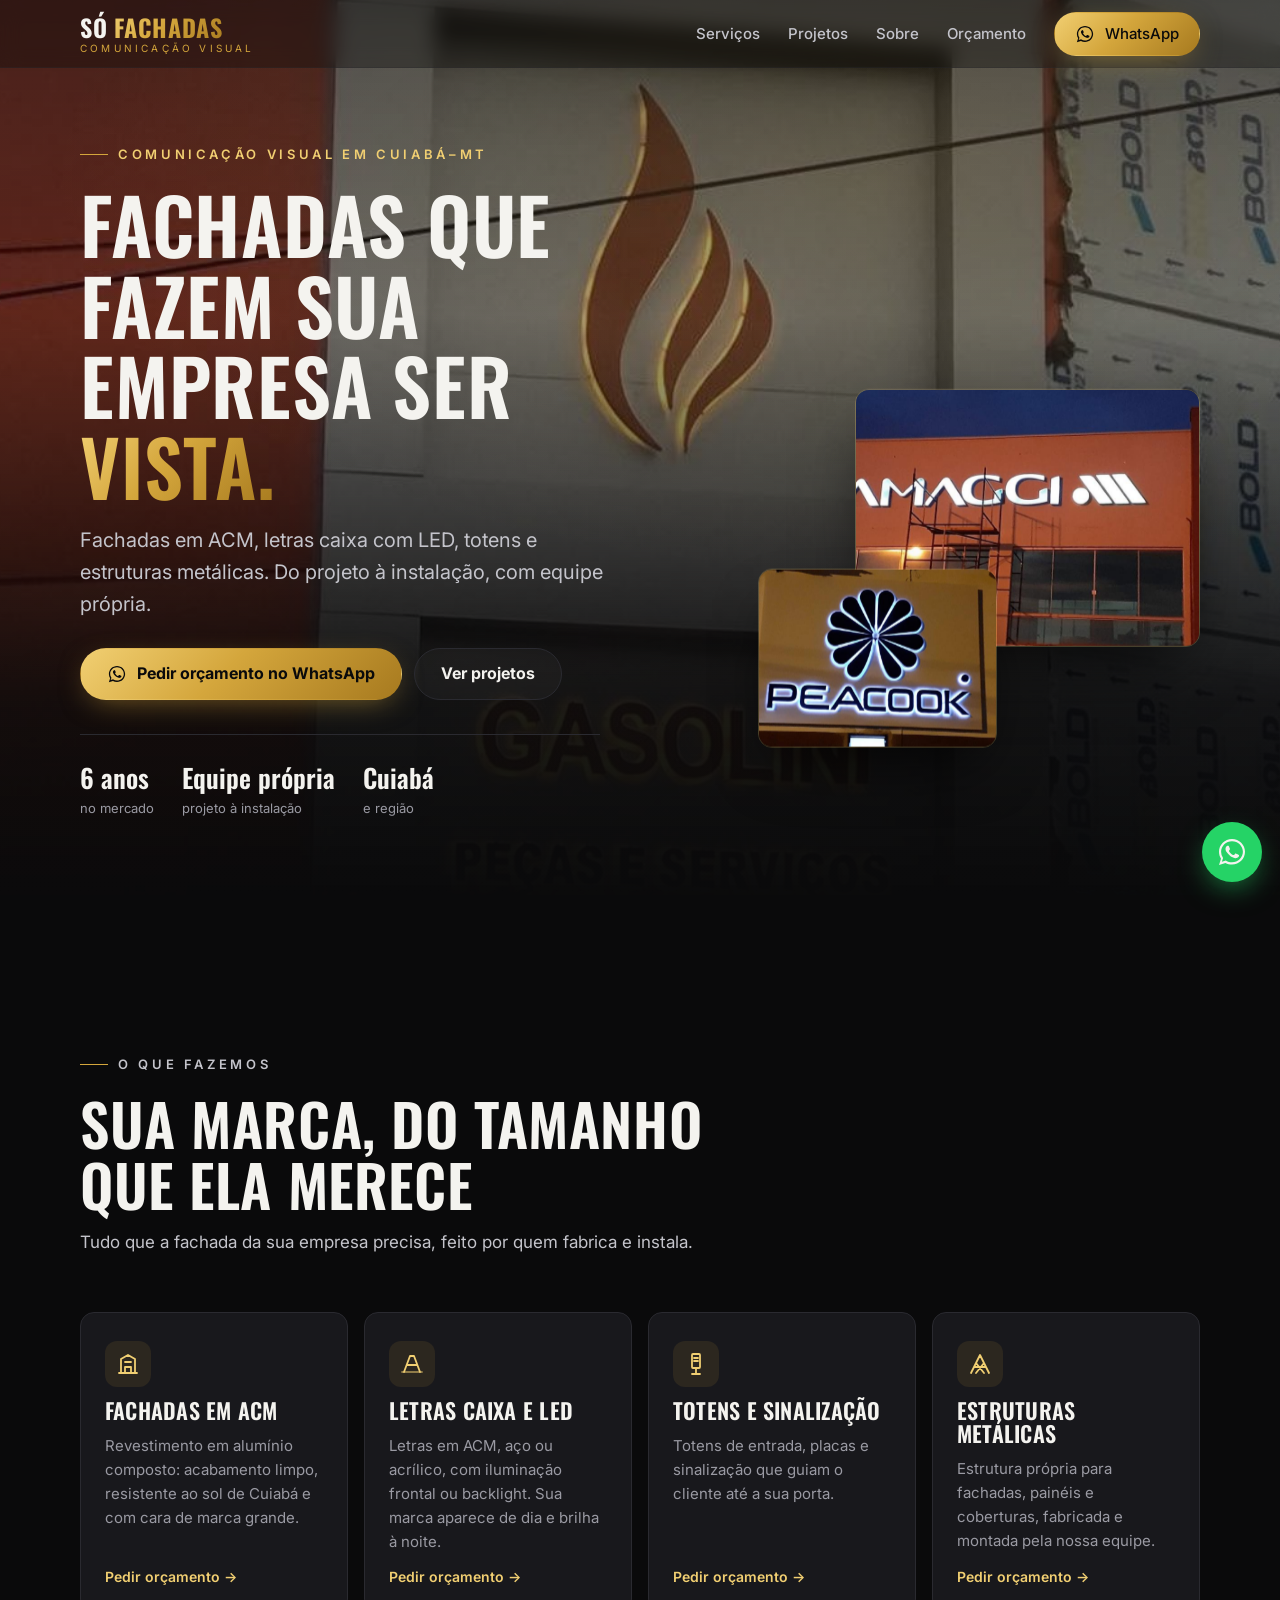
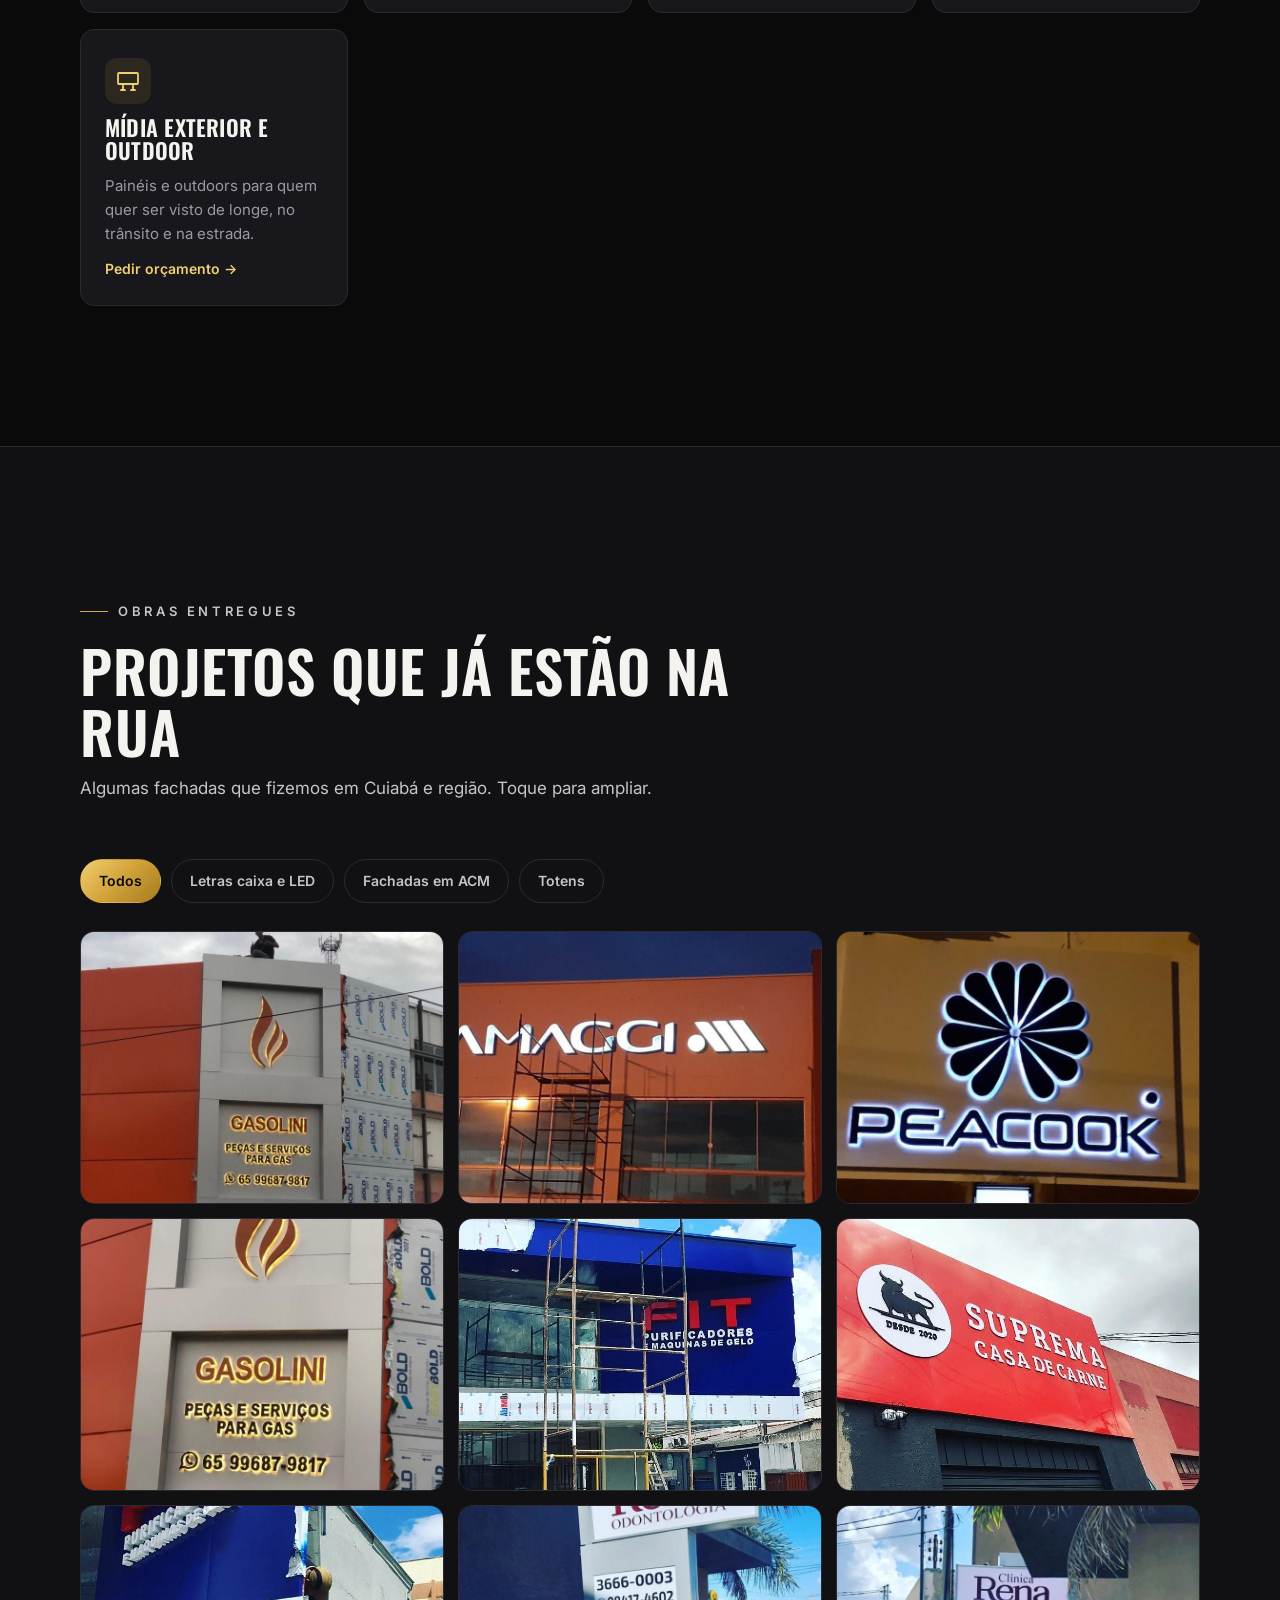
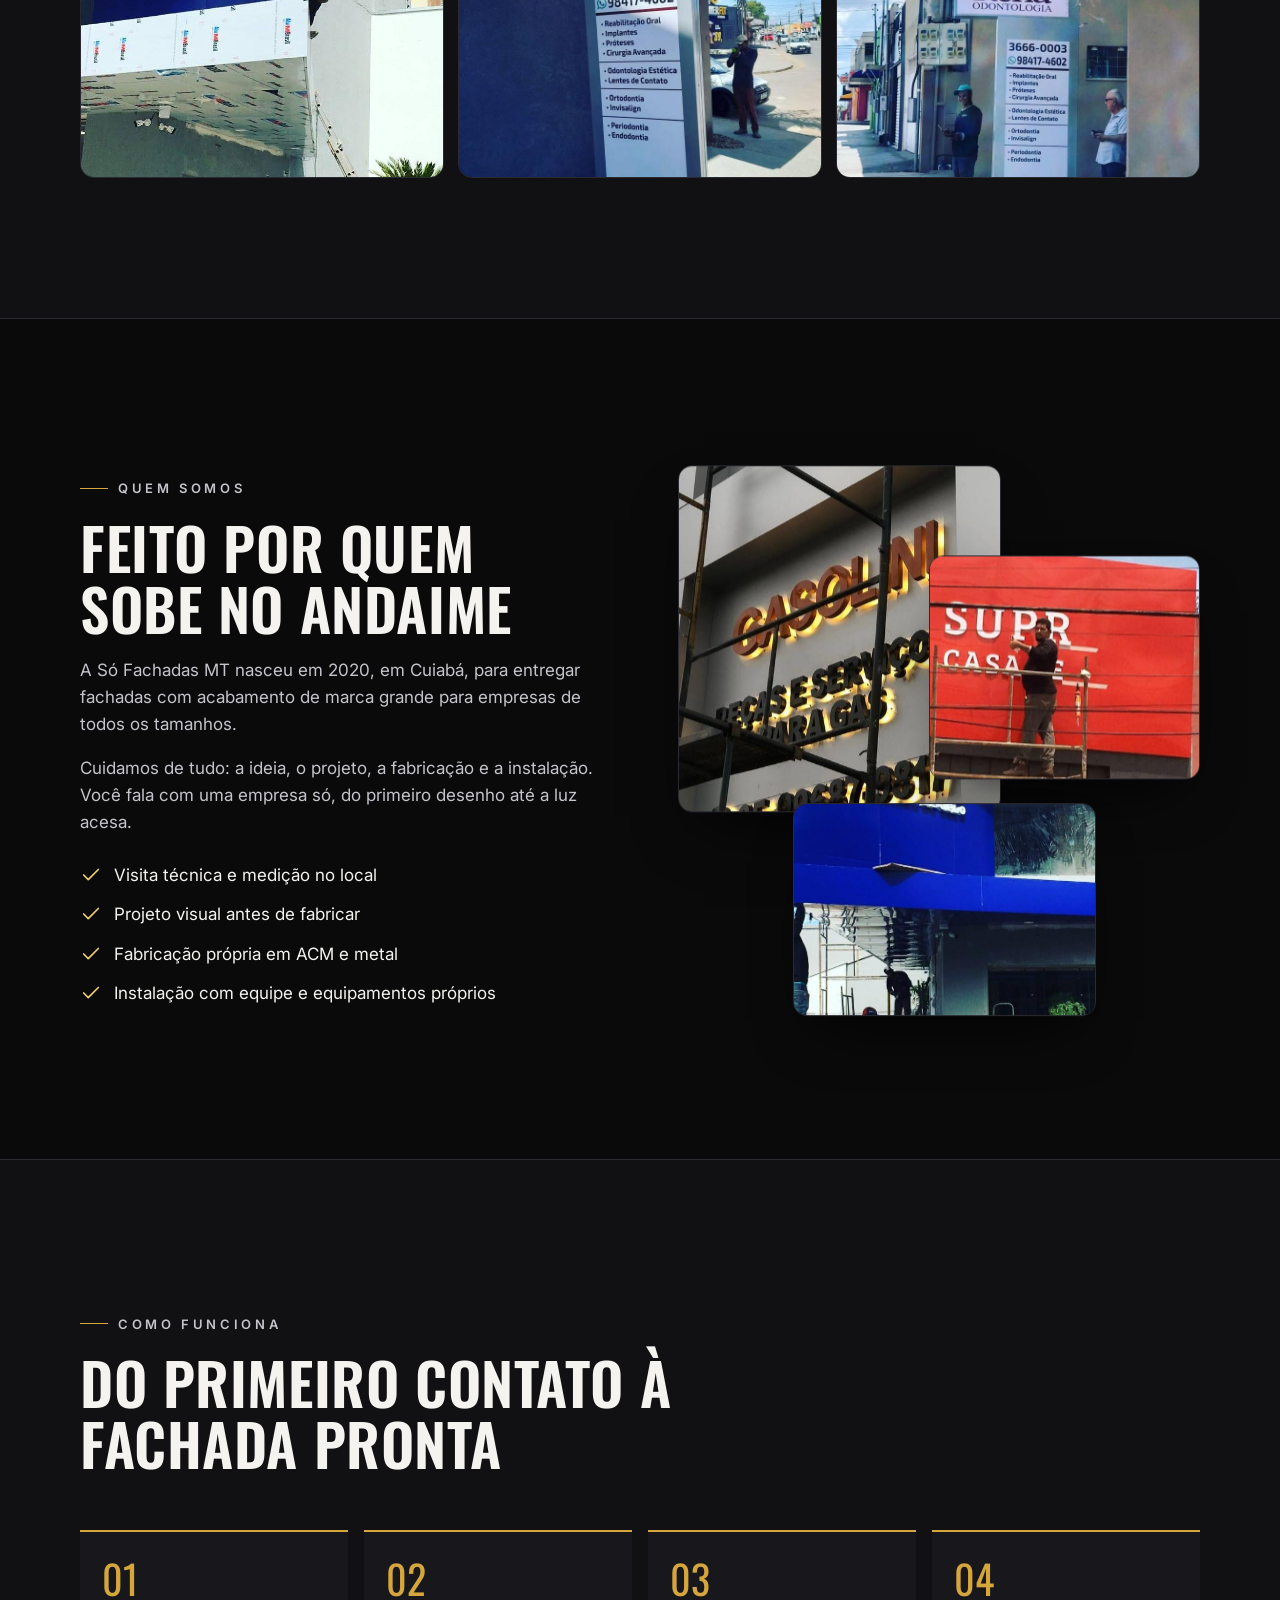
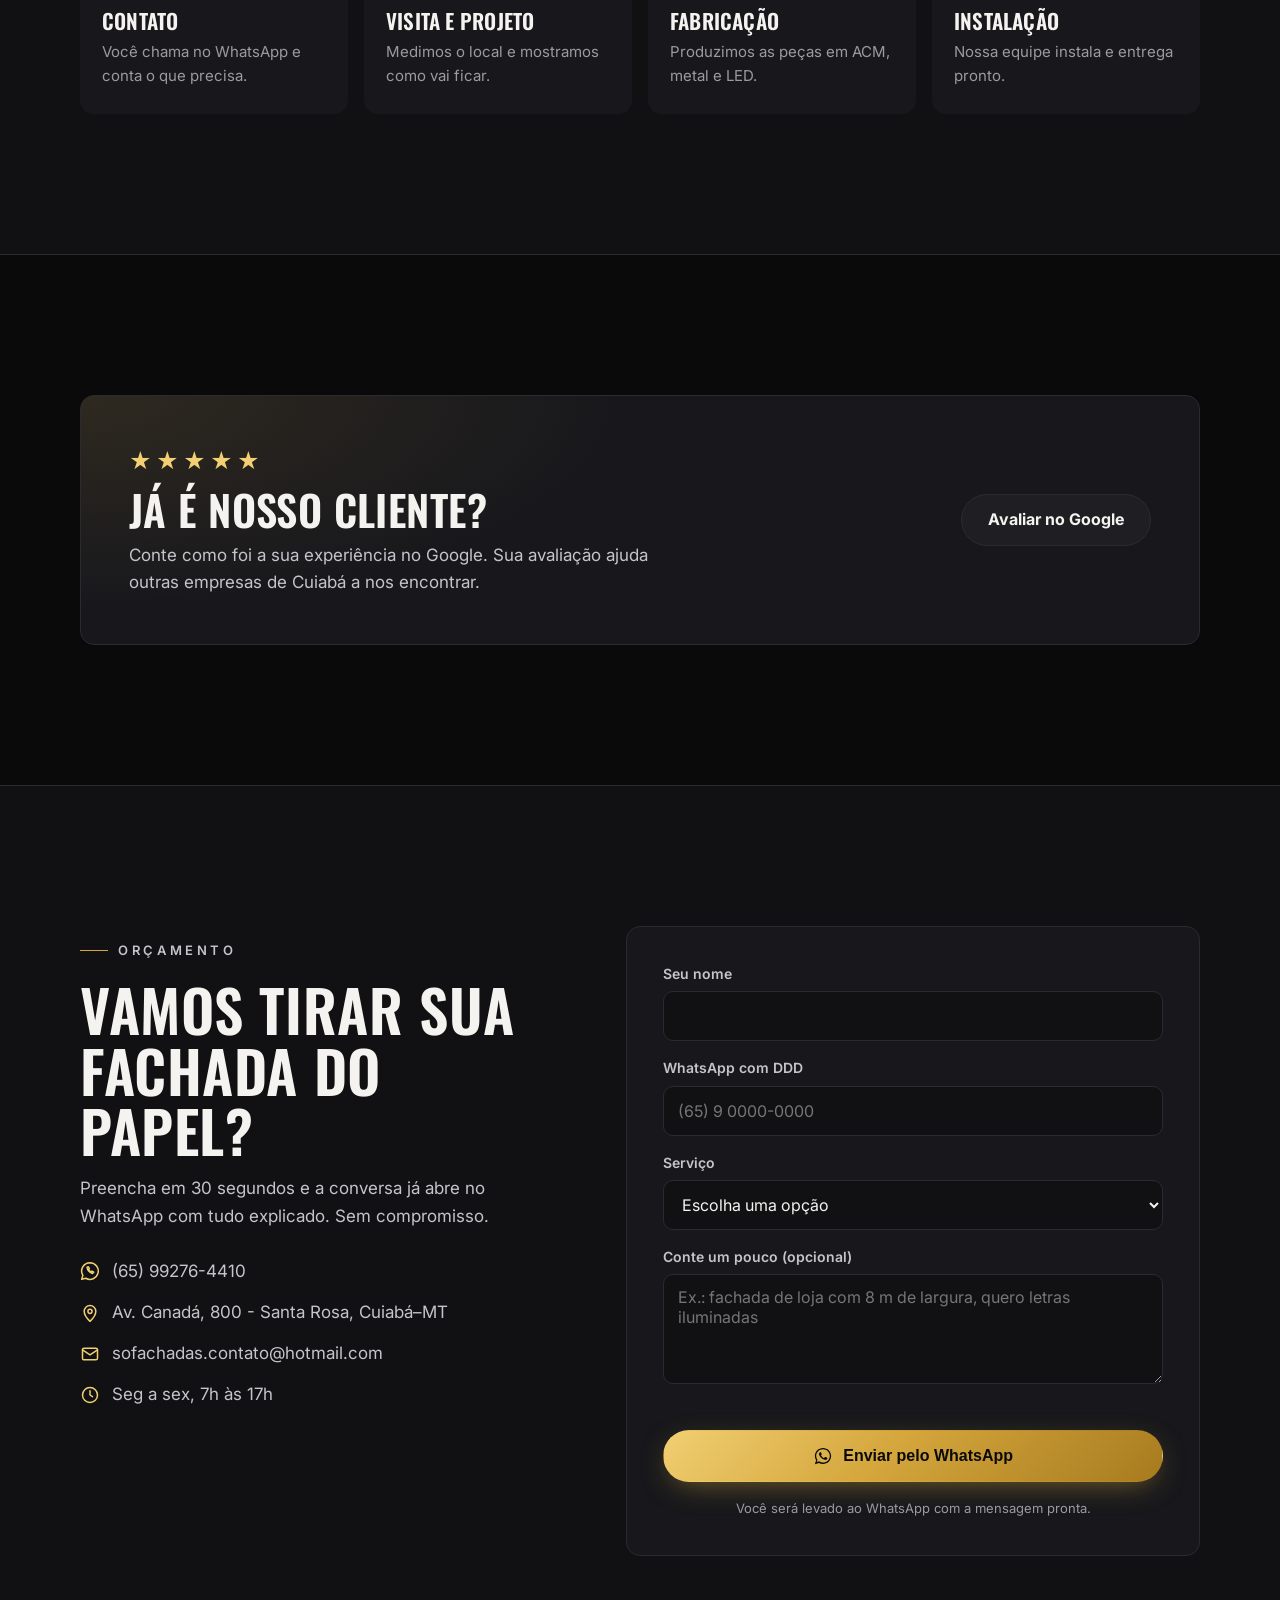
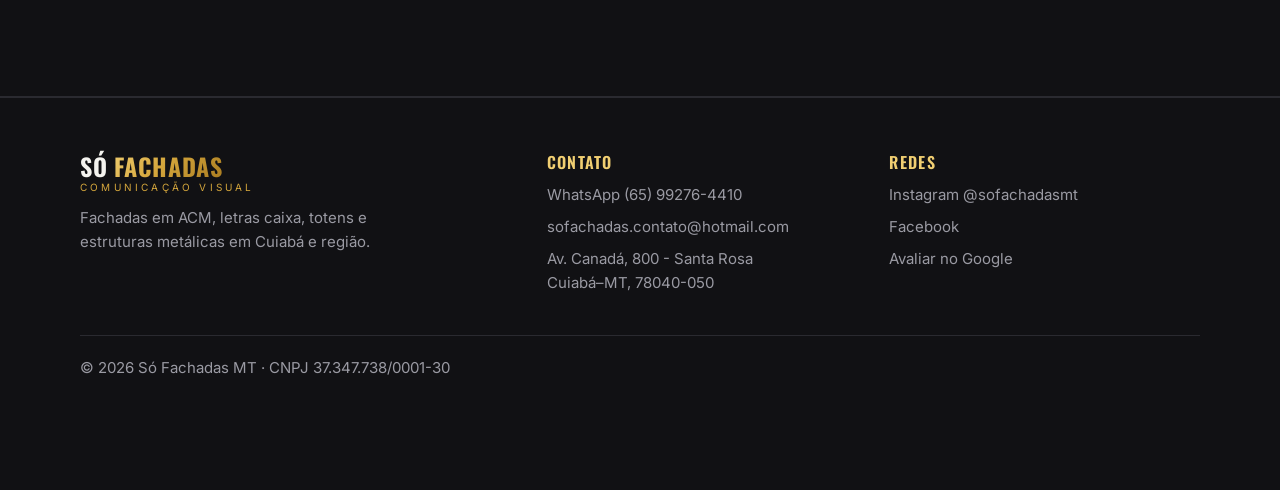
==== commit 2ea05f7a: "WhatsApp do site: (65) 99276-4410 Co-Authored-By: Claude Opus 5.5 <noreply@anthropic.com> Claude-Ses" ====
--- a/docs/index.html
+++ b/docs/index.html
@@ -6,13 +6,13 @@
 <title>Só Fachadas MT | Fachadas em ACM, Letras Caixa e Letreiros em Cuiabá – MT</title>
 <meta name="description" content="Fachadas em ACM, letras caixa com LED, totens e estruturas metálicas em Cuiabá e região. Projeto, fabricação e instalação. Peça seu orçamento pelo WhatsApp.">
 <meta name="theme-color" content="#0a0a0b">
-<link rel="canonical" href="https://thiagochio.github.io/sofachadas/">
+<link rel="canonical" href="https://thiagochio.github.io/sofachadas-site/">
 <meta property="og:type" content="website">
 <meta property="og:locale" content="pt_BR">
 <meta property="og:title" content="Só Fachadas MT | Fachadas em ACM, Letras Caixa e Letreiros em Cuiabá – MT">
 <meta property="og:description" content="Fachadas em ACM, letras caixa com LED, totens e estruturas metálicas em Cuiabá e região. Projeto, fabricação e instalação. Peça seu orçamento pelo WhatsApp.">
-<meta property="og:image" content="https://thiagochio.github.io/sofachadas/assets/img/gasolini-fachada-hero.jpg">
-<meta property="og:url" content="https://thiagochio.github.io/sofachadas/">
+<meta property="og:image" content="https://thiagochio.github.io/sofachadas-site/assets/img/gasolini-fachada-hero.jpg">
+<meta property="og:url" content="https://thiagochio.github.io/sofachadas-site/">
 <meta name="twitter:card" content="summary_large_image">
 <link rel="icon" href="data:image/svg+xml,%3Csvg xmlns='http://www.w3.org/2000/svg' viewBox='0 0 64 64'%3E%3Crect width='64' height='64' rx='12' fill='%230a0a0b'/%3E%3Ctext x='32' y='44' font-family='Arial Black,Arial' font-size='30' font-weight='900' text-anchor='middle' fill='%23d4a63c'%3ESF%3C/text%3E%3C/svg%3E">
 <link rel="preconnect" href="https://fonts.googleapis.com">
@@ -20,9 +20,9 @@
 <link rel="stylesheet" href="https://fonts.googleapis.com/css2?family=Inter:wght@400;500;600;700&family=Oswald:wght@500;600;700&display=swap">
 <link rel="preload" as="image" href="assets/img/gasolini-fachada-hero.jpg">
 <link rel="stylesheet" href="assets/css/cinema.css?v=20261022">
-<script type="application/ld+json">{"@context": "https://schema.org", "@type": "LocalBusiness", "name": "Só Fachadas MT", "description": "Fachadas em ACM, letras caixa com LED, totens e estruturas metálicas em Cuiabá e região. Projeto, fabricação e instalação. Peça seu orçamento pelo WhatsApp.", "image": "https://thiagochio.github.io/sofachadas/assets/img/gasolini-fachada-hero.jpg", "url": "https://thiagochio.github.io/sofachadas/", "telephone": "+5565993464848", "email": "sofachadas.contato@hotmail.com", "address": {"@type": "PostalAddress", "streetAddress": "Av. Canadá, 800 - Santa Rosa", "addressLocality": "Cuiabá", "addressRegion": "MT", "postalCode": "78040-050", "addressCountry": "BR"}, "areaServed": ["Cuiabá", "Várzea Grande", "Mato Grosso"], "sameAs": ["https://www.instagram.com/sofachadasmt/", "https://www.facebook.com/sofachadasmt"], "foundingDate": "2020"}</script>
+<script type="application/ld+json">{"@context": "https://schema.org", "@type": "LocalBusiness", "name": "Só Fachadas MT", "description": "Fachadas em ACM, letras caixa com LED, totens e estruturas metálicas em Cuiabá e região. Projeto, fabricação e instalação. Peça seu orçamento pelo WhatsApp.", "image": "https://thiagochio.github.io/sofachadas-site/assets/img/gasolini-fachada-hero.jpg", "url": "https://thiagochio.github.io/sofachadas-site/", "telephone": "+5565992764410", "email": "sofachadas.contato@hotmail.com", "address": {"@type": "PostalAddress", "streetAddress": "Av. Canadá, 800 - Santa Rosa", "addressLocality": "Cuiabá", "addressRegion": "MT", "postalCode": "78040-050", "addressCountry": "BR"}, "areaServed": ["Cuiabá", "Várzea Grande", "Mato Grosso"], "sameAs": ["https://www.instagram.com/sofachadasmt/", "https://www.facebook.com/sofachadasmt"], "foundingDate": "2020"}</script>
 <script>
-window.SF_CONFIG={"whatsapp": "5565993464848"};
+window.SF_CONFIG={"whatsapp": "5565992764410"};
 /* UTM: script autocontido, roda antes de tudo para nao perder a origem */
 (function(){try{var p=new URLSearchParams(location.search),u={};
 ["utm_source","utm_medium","utm_campaign","utm_content","utm_term","gclid","fbclid"].forEach(function(k){if(p.get(k))u[k]=p.get(k)});
@@ -45,7 +45,7 @@
       <a href="#projetos">Projetos</a>
       <a href="#sobre">Sobre</a>
       <a href="#orcamento">Orçamento</a>
-      <a class="btn btn-gold" href="https://wa.me/5565993464848?text=Ol%C3%A1%21%20Vim%20pelo%20site%20da%20S%C3%B3%20Fachadas%20e%20quero%20um%20or%C3%A7amento." target="_blank" rel="noopener"><svg viewBox="0 0 32 32" fill="currentColor" aria-hidden="true"><path d="M16 3C8.8 3 3 8.7 3 15.8c0 2.5.7 4.9 2 6.9L3 29l6.5-2c1.9 1 4.1 1.6 6.5 1.6 7.2 0 13-5.7 13-12.8S23.2 3 16 3Zm0 23.3c-2.1 0-4.1-.6-5.8-1.6l-.4-.2-3.9 1.2 1.2-3.8-.3-.4a10.4 10.4 0 0 1-1.7-5.7C5.1 10 10 5.3 16 5.3S26.9 10 26.9 15.8 22 26.3 16 26.3Zm6-7.8c-.3-.2-1.9-.9-2.2-1-.3-.1-.5-.2-.7.2-.2.3-.8 1-1 1.2-.2.2-.4.2-.7.1-.3-.2-1.4-.5-2.6-1.6-1-.9-1.6-1.9-1.8-2.2-.2-.3 0-.5.1-.7l.5-.6c.2-.2.2-.4.3-.6.1-.2 0-.4 0-.6l-1-2.4c-.3-.6-.5-.5-.7-.5h-.6c-.2 0-.6.1-.9.4-.3.3-1.2 1.1-1.2 2.7s1.2 3.1 1.4 3.4c.2.2 2.4 3.6 5.7 5 .8.4 1.4.6 1.9.7.8.3 1.5.2 2.1.1.6-.1 1.9-.8 2.2-1.5.3-.7.3-1.4.2-1.5-.1-.2-.3-.3-.6-.4Z"/></svg>WhatsApp</a>
+      <a class="btn btn-gold" href="https://wa.me/5565992764410?text=Ol%C3%A1%21%20Vim%20pelo%20site%20da%20S%C3%B3%20Fachadas%20e%20quero%20um%20or%C3%A7amento." target="_blank" rel="noopener"><svg viewBox="0 0 32 32" fill="currentColor" aria-hidden="true"><path d="M16 3C8.8 3 3 8.7 3 15.8c0 2.5.7 4.9 2 6.9L3 29l6.5-2c1.9 1 4.1 1.6 6.5 1.6 7.2 0 13-5.7 13-12.8S23.2 3 16 3Zm0 23.3c-2.1 0-4.1-.6-5.8-1.6l-.4-.2-3.9 1.2 1.2-3.8-.3-.4a10.4 10.4 0 0 1-1.7-5.7C5.1 10 10 5.3 16 5.3S26.9 10 26.9 15.8 22 26.3 16 26.3Zm6-7.8c-.3-.2-1.9-.9-2.2-1-.3-.1-.5-.2-.7.2-.2.3-.8 1-1 1.2-.2.2-.4.2-.7.1-.3-.2-1.4-.5-2.6-1.6-1-.9-1.6-1.9-1.8-2.2-.2-.3 0-.5.1-.7l.5-.6c.2-.2.2-.4.3-.6.1-.2 0-.4 0-.6l-1-2.4c-.3-.6-.5-.5-.7-.5h-.6c-.2 0-.6.1-.9.4-.3.3-1.2 1.1-1.2 2.7s1.2 3.1 1.4 3.4c.2.2 2.4 3.6 5.7 5 .8.4 1.4.6 1.9.7.8.3 1.5.2 2.1.1.6-.1 1.9-.8 2.2-1.5.3-.7.3-1.4.2-1.5-.1-.2-.3-.3-.6-.4Z"/></svg>WhatsApp</a>
     </nav>
   </div>
 </header>
@@ -58,7 +58,7 @@
       <h1><span class="w">Fachadas</span> <span class="w">que</span> <span class="w">fazem</span> <span class="w">sua</span> <span class="w">empresa</span> <span class="w">ser</span> <span class="w gold-text">vista.</span></h1>
       <p class="hero-sub">Fachadas em ACM, letras caixa com LED, totens e estruturas metálicas. Do projeto à instalação, com equipe própria.</p>
       <div class="hero-ctas">
-        <a class="btn btn-gold" href="https://wa.me/5565993464848?text=Ol%C3%A1%21%20Vim%20pelo%20site%20da%20S%C3%B3%20Fachadas%20e%20quero%20um%20or%C3%A7amento." target="_blank" rel="noopener"><svg viewBox="0 0 32 32" fill="currentColor" aria-hidden="true"><path d="M16 3C8.8 3 3 8.7 3 15.8c0 2.5.7 4.9 2 6.9L3 29l6.5-2c1.9 1 4.1 1.6 6.5 1.6 7.2 0 13-5.7 13-12.8S23.2 3 16 3Zm0 23.3c-2.1 0-4.1-.6-5.8-1.6l-.4-.2-3.9 1.2 1.2-3.8-.3-.4a10.4 10.4 0 0 1-1.7-5.7C5.1 10 10 5.3 16 5.3S26.9 10 26.9 15.8 22 26.3 16 26.3Zm6-7.8c-.3-.2-1.9-.9-2.2-1-.3-.1-.5-.2-.7.2-.2.3-.8 1-1 1.2-.2.2-.4.2-.7.1-.3-.2-1.4-.5-2.6-1.6-1-.9-1.6-1.9-1.8-2.2-.2-.3 0-.5.1-.7l.5-.6c.2-.2.2-.4.3-.6.1-.2 0-.4 0-.6l-1-2.4c-.3-.6-.5-.5-.7-.5h-.6c-.2 0-.6.1-.9.4-.3.3-1.2 1.1-1.2 2.7s1.2 3.1 1.4 3.4c.2.2 2.4 3.6 5.7 5 .8.4 1.4.6 1.9.7.8.3 1.5.2 2.1.1.6-.1 1.9-.8 2.2-1.5.3-.7.3-1.4.2-1.5-.1-.2-.3-.3-.6-.4Z"/></svg>Pedir orçamento no WhatsApp</a>
+        <a class="btn btn-gold" href="https://wa.me/5565992764410?text=Ol%C3%A1%21%20Vim%20pelo%20site%20da%20S%C3%B3%20Fachadas%20e%20quero%20um%20or%C3%A7amento." target="_blank" rel="noopener"><svg viewBox="0 0 32 32" fill="currentColor" aria-hidden="true"><path d="M16 3C8.8 3 3 8.7 3 15.8c0 2.5.7 4.9 2 6.9L3 29l6.5-2c1.9 1 4.1 1.6 6.5 1.6 7.2 0 13-5.7 13-12.8S23.2 3 16 3Zm0 23.3c-2.1 0-4.1-.6-5.8-1.6l-.4-.2-3.9 1.2 1.2-3.8-.3-.4a10.4 10.4 0 0 1-1.7-5.7C5.1 10 10 5.3 16 5.3S26.9 10 26.9 15.8 22 26.3 16 26.3Zm6-7.8c-.3-.2-1.9-.9-2.2-1-.3-.1-.5-.2-.7.2-.2.3-.8 1-1 1.2-.2.2-.4.2-.7.1-.3-.2-1.4-.5-2.6-1.6-1-.9-1.6-1.9-1.8-2.2-.2-.3 0-.5.1-.7l.5-.6c.2-.2.2-.4.3-.6.1-.2 0-.4 0-.6l-1-2.4c-.3-.6-.5-.5-.7-.5h-.6c-.2 0-.6.1-.9.4-.3.3-1.2 1.1-1.2 2.7s1.2 3.1 1.4 3.4c.2.2 2.4 3.6 5.7 5 .8.4 1.4.6 1.9.7.8.3 1.5.2 2.1.1.6-.1 1.9-.8 2.2-1.5.3-.7.3-1.4.2-1.5-.1-.2-.3-.3-.6-.4Z"/></svg>Pedir orçamento no WhatsApp</a>
         <a class="btn btn-ghost" href="#projetos">Ver projetos</a>
       </div>
       <div class="proof">
@@ -155,13 +155,13 @@
       <h2 style="font-size:clamp(34px,5vw,58px)">Vamos tirar sua fachada do papel?</h2>
       <p>Preencha em 30 segundos e a conversa já abre no WhatsApp com tudo explicado. Sem compromisso.</p>
       <ul class="contatos">
-        <li><svg viewBox="0 0 24 24" fill="none" stroke="currentColor" stroke-width="1.8" stroke-linecap="round" stroke-linejoin="round" aria-hidden="true"><path d="M12 2a10 10 0 0 0-8.6 15.1L2 22l5-1.3A10 10 0 1 0 12 2Z"/><path d="M8.5 7.5c.3 2.6 2.6 6.3 6.4 7.6l1.6-1.6-2.1-1.3-1 .9c-1.2-.5-2.6-1.9-3-3l.9-1-1.3-2.1Z"/></svg><a href="https://wa.me/5565993464848?text=Ol%C3%A1%21%20Vim%20pelo%20site%20da%20S%C3%B3%20Fachadas%20e%20quero%20um%20or%C3%A7amento." target="_blank" rel="noopener">(65) 99346-4848</a></li>
+        <li><svg viewBox="0 0 24 24" fill="none" stroke="currentColor" stroke-width="1.8" stroke-linecap="round" stroke-linejoin="round" aria-hidden="true"><path d="M12 2a10 10 0 0 0-8.6 15.1L2 22l5-1.3A10 10 0 1 0 12 2Z"/><path d="M8.5 7.5c.3 2.6 2.6 6.3 6.4 7.6l1.6-1.6-2.1-1.3-1 .9c-1.2-.5-2.6-1.9-3-3l.9-1-1.3-2.1Z"/></svg><a href="https://wa.me/5565992764410?text=Ol%C3%A1%21%20Vim%20pelo%20site%20da%20S%C3%B3%20Fachadas%20e%20quero%20um%20or%C3%A7amento." target="_blank" rel="noopener">(65) 99276-4410</a></li>
         <li><svg viewBox="0 0 24 24" fill="none" stroke="currentColor" stroke-width="1.8" stroke-linecap="round" stroke-linejoin="round" aria-hidden="true"><path d="M12 22s7-6.3 7-12a7 7 0 0 0-14 0c0 5.7 7 12 7 12Z"/><circle cx="12" cy="10" r="2.5"/></svg><a href="https://www.google.com/maps/search/?api=1&query=Só+Fachadas+MT+Av.+Canadá,+800+-+Santa+Rosa+Cuiabá" target="_blank" rel="noopener">Av. Canadá, 800 - Santa Rosa, Cuiabá–MT</a></li>
         <li><svg viewBox="0 0 24 24" fill="none" stroke="currentColor" stroke-width="1.8" stroke-linecap="round" stroke-linejoin="round" aria-hidden="true"><rect x="3" y="5" width="18" height="14" rx="2"/><path d="m3 7 9 6 9-6"/></svg><a href="mailto:sofachadas.contato@hotmail.com">sofachadas.contato@hotmail.com</a></li>
         <li><svg viewBox="0 0 24 24" fill="none" stroke="currentColor" stroke-width="1.8" stroke-linecap="round" stroke-linejoin="round" aria-hidden="true"><circle cx="12" cy="12" r="9"/><path d="M12 7v5l3 2"/></svg><span>Seg a sex, 7h às 17h</span></li>
       </ul>
     </div>
-    <form class="form reveal" id="form-orcamento" action="https://wa.me/5565993464848" method="get" novalidate>
+    <form class="form reveal" id="form-orcamento" action="https://wa.me/5565992764410" method="get" novalidate>
       <div class="campo"><label for="nome">Seu nome</label><input id="nome" name="nome" autocomplete="name" required></div>
       <div class="campo"><label for="telefone">WhatsApp com DDD</label><input id="telefone" name="telefone" type="tel" inputmode="tel" autocomplete="tel" placeholder="(65) 9 0000-0000" required></div>
       <div class="campo"><label for="servico">Serviço</label>
@@ -180,7 +180,7 @@
       <div><a class="logo" href="#topo"><b>SÓ <span class="gold-text">FACHADAS</span></b><small>Comunicação Visual</small></a>
         <p style="margin-top:14px;max-width:36ch">Fachadas em ACM, letras caixa, totens e estruturas metálicas em Cuiabá e região.</p></div>
       <div><h3>Contato</h3><ul>
-        <li><a href="https://wa.me/5565993464848?text=Ol%C3%A1%21%20Vim%20pelo%20site%20da%20S%C3%B3%20Fachadas%20e%20quero%20um%20or%C3%A7amento." target="_blank" rel="noopener">WhatsApp (65) 99346-4848</a></li>
+        <li><a href="https://wa.me/5565992764410?text=Ol%C3%A1%21%20Vim%20pelo%20site%20da%20S%C3%B3%20Fachadas%20e%20quero%20um%20or%C3%A7amento." target="_blank" rel="noopener">WhatsApp (65) 99276-4410</a></li>
         <li><a href="mailto:sofachadas.contato@hotmail.com">sofachadas.contato@hotmail.com</a></li>
         <li>Av. Canadá, 800 - Santa Rosa<br>Cuiabá–MT, 78040-050</li></ul></div>
       <div><h3>Redes</h3><ul>
@@ -191,7 +191,7 @@
     <p class="copy">© 2026 Só Fachadas MT · CNPJ 37.347.738/0001-30</p>
   </div>
 </footer>
-<a class="whats-float" href="https://wa.me/5565993464848?text=Ol%C3%A1%21%20Vim%20pelo%20site%20da%20S%C3%B3%20Fachadas%20e%20quero%20um%20or%C3%A7amento." target="_blank" rel="noopener" aria-label="Falar no WhatsApp"><svg viewBox="0 0 32 32" fill="currentColor" aria-hidden="true"><path d="M16 3C8.8 3 3 8.7 3 15.8c0 2.5.7 4.9 2 6.9L3 29l6.5-2c1.9 1 4.1 1.6 6.5 1.6 7.2 0 13-5.7 13-12.8S23.2 3 16 3Zm0 23.3c-2.1 0-4.1-.6-5.8-1.6l-.4-.2-3.9 1.2 1.2-3.8-.3-.4a10.4 10.4 0 0 1-1.7-5.7C5.1 10 10 5.3 16 5.3S26.9 10 26.9 15.8 22 26.3 16 26.3Zm6-7.8c-.3-.2-1.9-.9-2.2-1-.3-.1-.5-.2-.7.2-.2.3-.8 1-1 1.2-.2.2-.4.2-.7.1-.3-.2-1.4-.5-2.6-1.6-1-.9-1.6-1.9-1.8-2.2-.2-.3 0-.5.1-.7l.5-.6c.2-.2.2-.4.3-.6.1-.2 0-.4 0-.6l-1-2.4c-.3-.6-.5-.5-.7-.5h-.6c-.2 0-.6.1-.9.4-.3.3-1.2 1.1-1.2 2.7s1.2 3.1 1.4 3.4c.2.2 2.4 3.6 5.7 5 .8.4 1.4.6 1.9.7.8.3 1.5.2 2.1.1.6-.1 1.9-.8 2.2-1.5.3-.7.3-1.4.2-1.5-.1-.2-.3-.3-.6-.4Z"/></svg></a>
+<a class="whats-float" href="https://wa.me/5565992764410?text=Ol%C3%A1%21%20Vim%20pelo%20site%20da%20S%C3%B3%20Fachadas%20e%20quero%20um%20or%C3%A7amento." target="_blank" rel="noopener" aria-label="Falar no WhatsApp"><svg viewBox="0 0 32 32" fill="currentColor" aria-hidden="true"><path d="M16 3C8.8 3 3 8.7 3 15.8c0 2.5.7 4.9 2 6.9L3 29l6.5-2c1.9 1 4.1 1.6 6.5 1.6 7.2 0 13-5.7 13-12.8S23.2 3 16 3Zm0 23.3c-2.1 0-4.1-.6-5.8-1.6l-.4-.2-3.9 1.2 1.2-3.8-.3-.4a10.4 10.4 0 0 1-1.7-5.7C5.1 10 10 5.3 16 5.3S26.9 10 26.9 15.8 22 26.3 16 26.3Zm6-7.8c-.3-.2-1.9-.9-2.2-1-.3-.1-.5-.2-.7.2-.2.3-.8 1-1 1.2-.2.2-.4.2-.7.1-.3-.2-1.4-.5-2.6-1.6-1-.9-1.6-1.9-1.8-2.2-.2-.3 0-.5.1-.7l.5-.6c.2-.2.2-.4.3-.6.1-.2 0-.4 0-.6l-1-2.4c-.3-.6-.5-.5-.7-.5h-.6c-.2 0-.6.1-.9.4-.3.3-1.2 1.1-1.2 2.7s1.2 3.1 1.4 3.4c.2.2 2.4 3.6 5.7 5 .8.4 1.4.6 1.9.7.8.3 1.5.2 2.1.1.6-.1 1.9-.8 2.2-1.5.3-.7.3-1.4.2-1.5-.1-.2-.3-.3-.6-.4Z"/></svg></a>
 <script src="assets/js/cinema.js?v=20261022" defer></script>
 </body>
 </html>
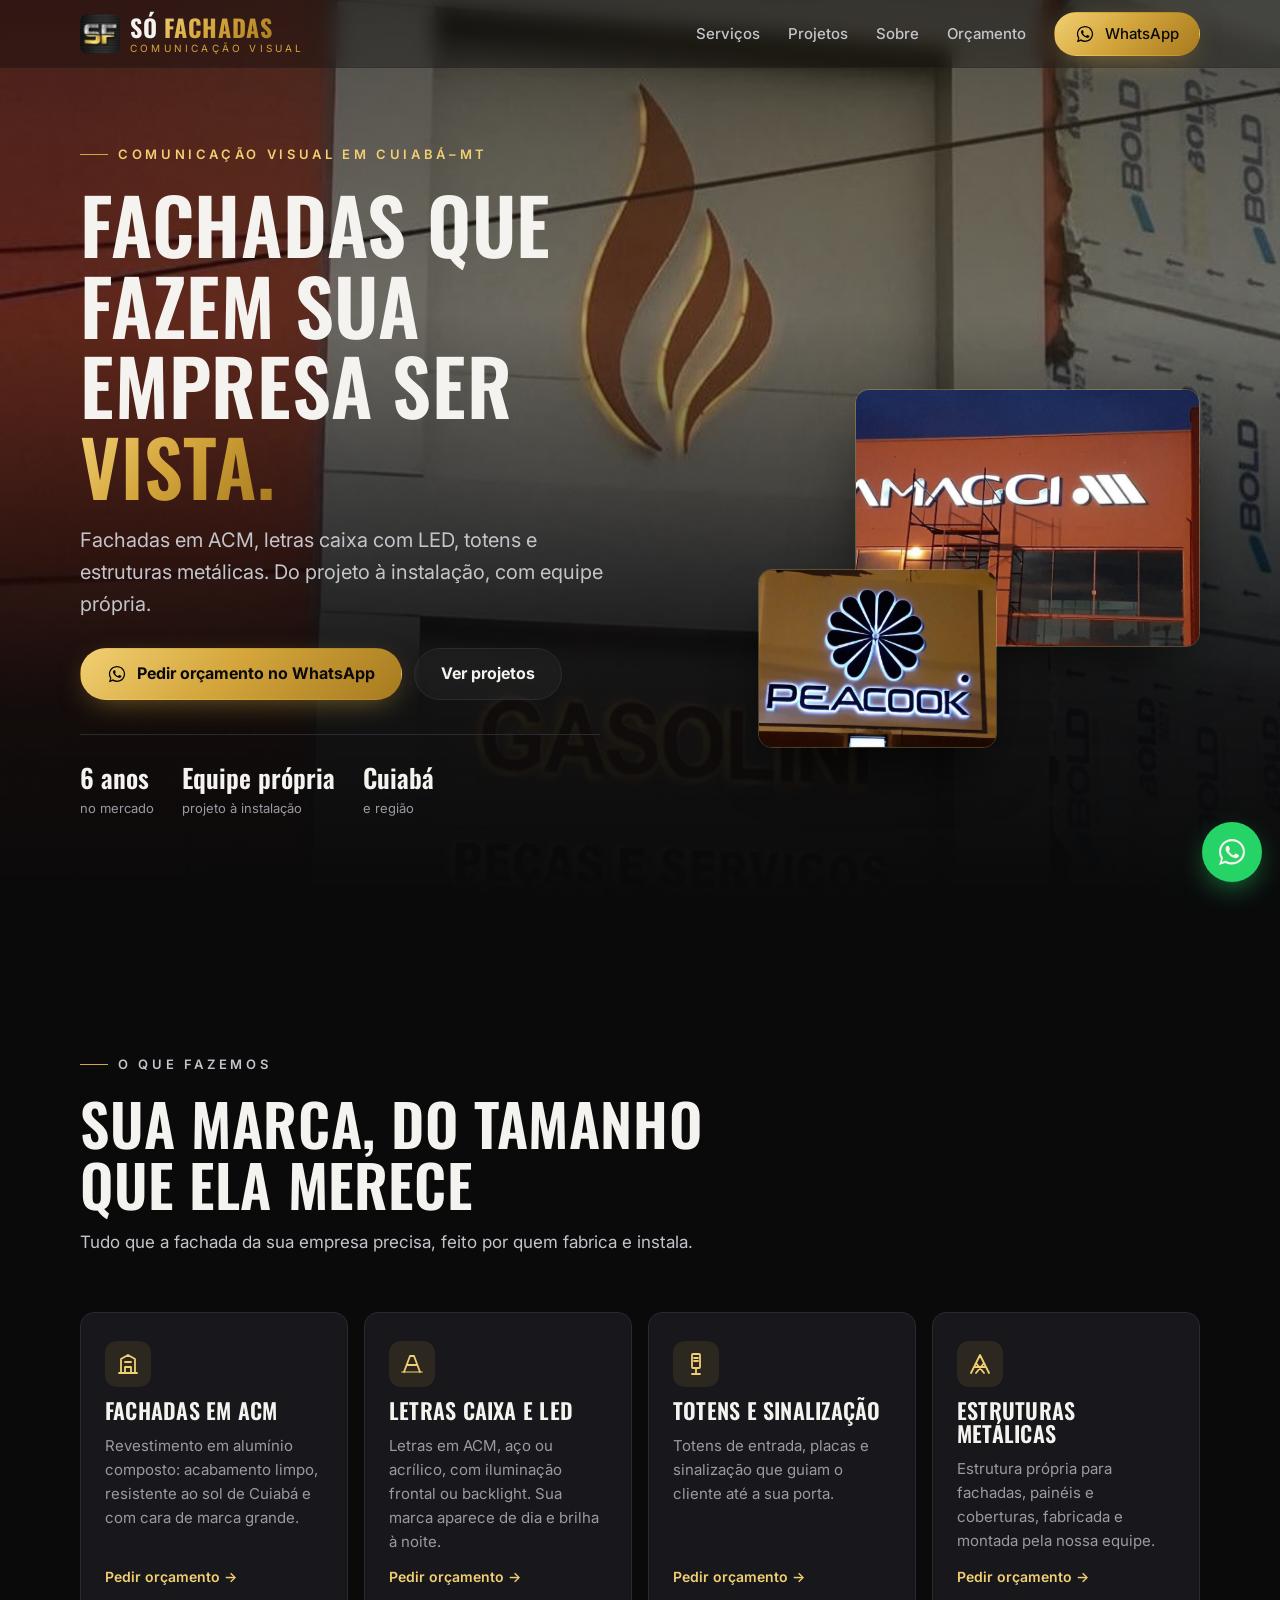
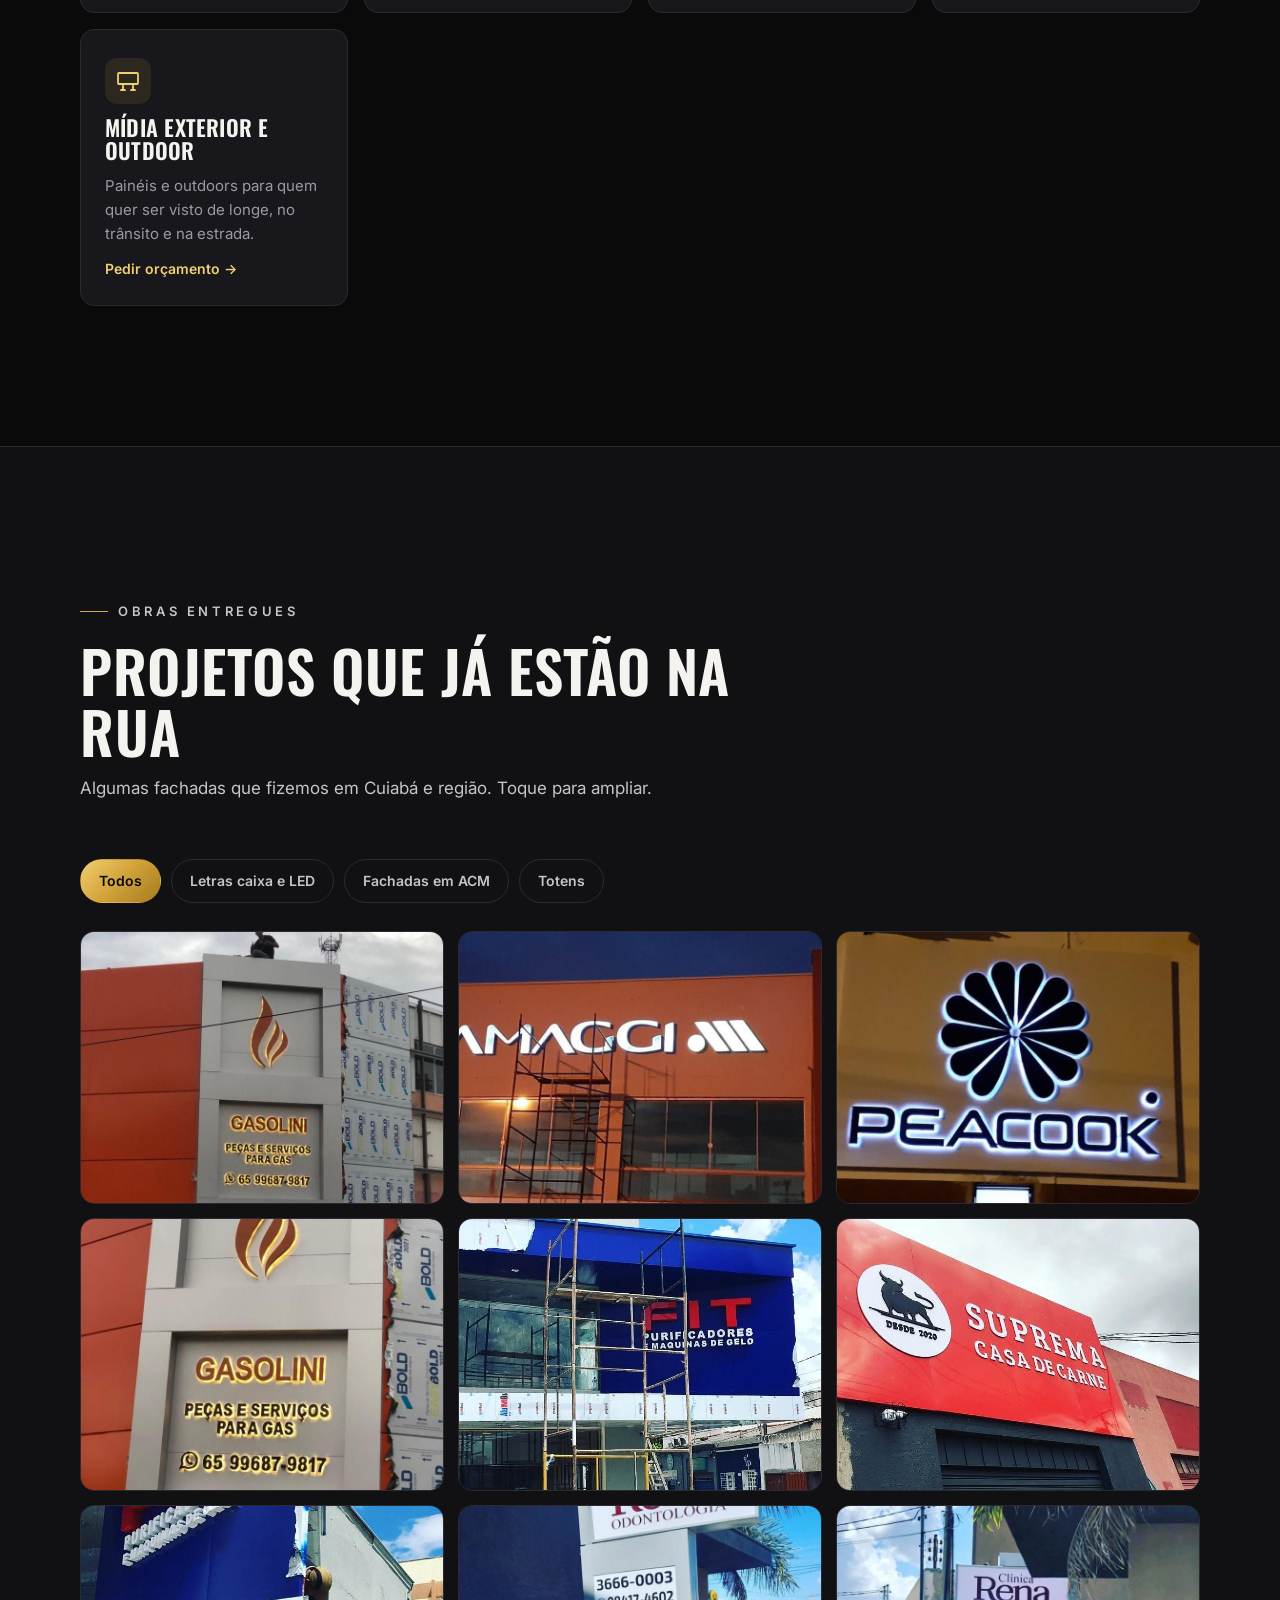
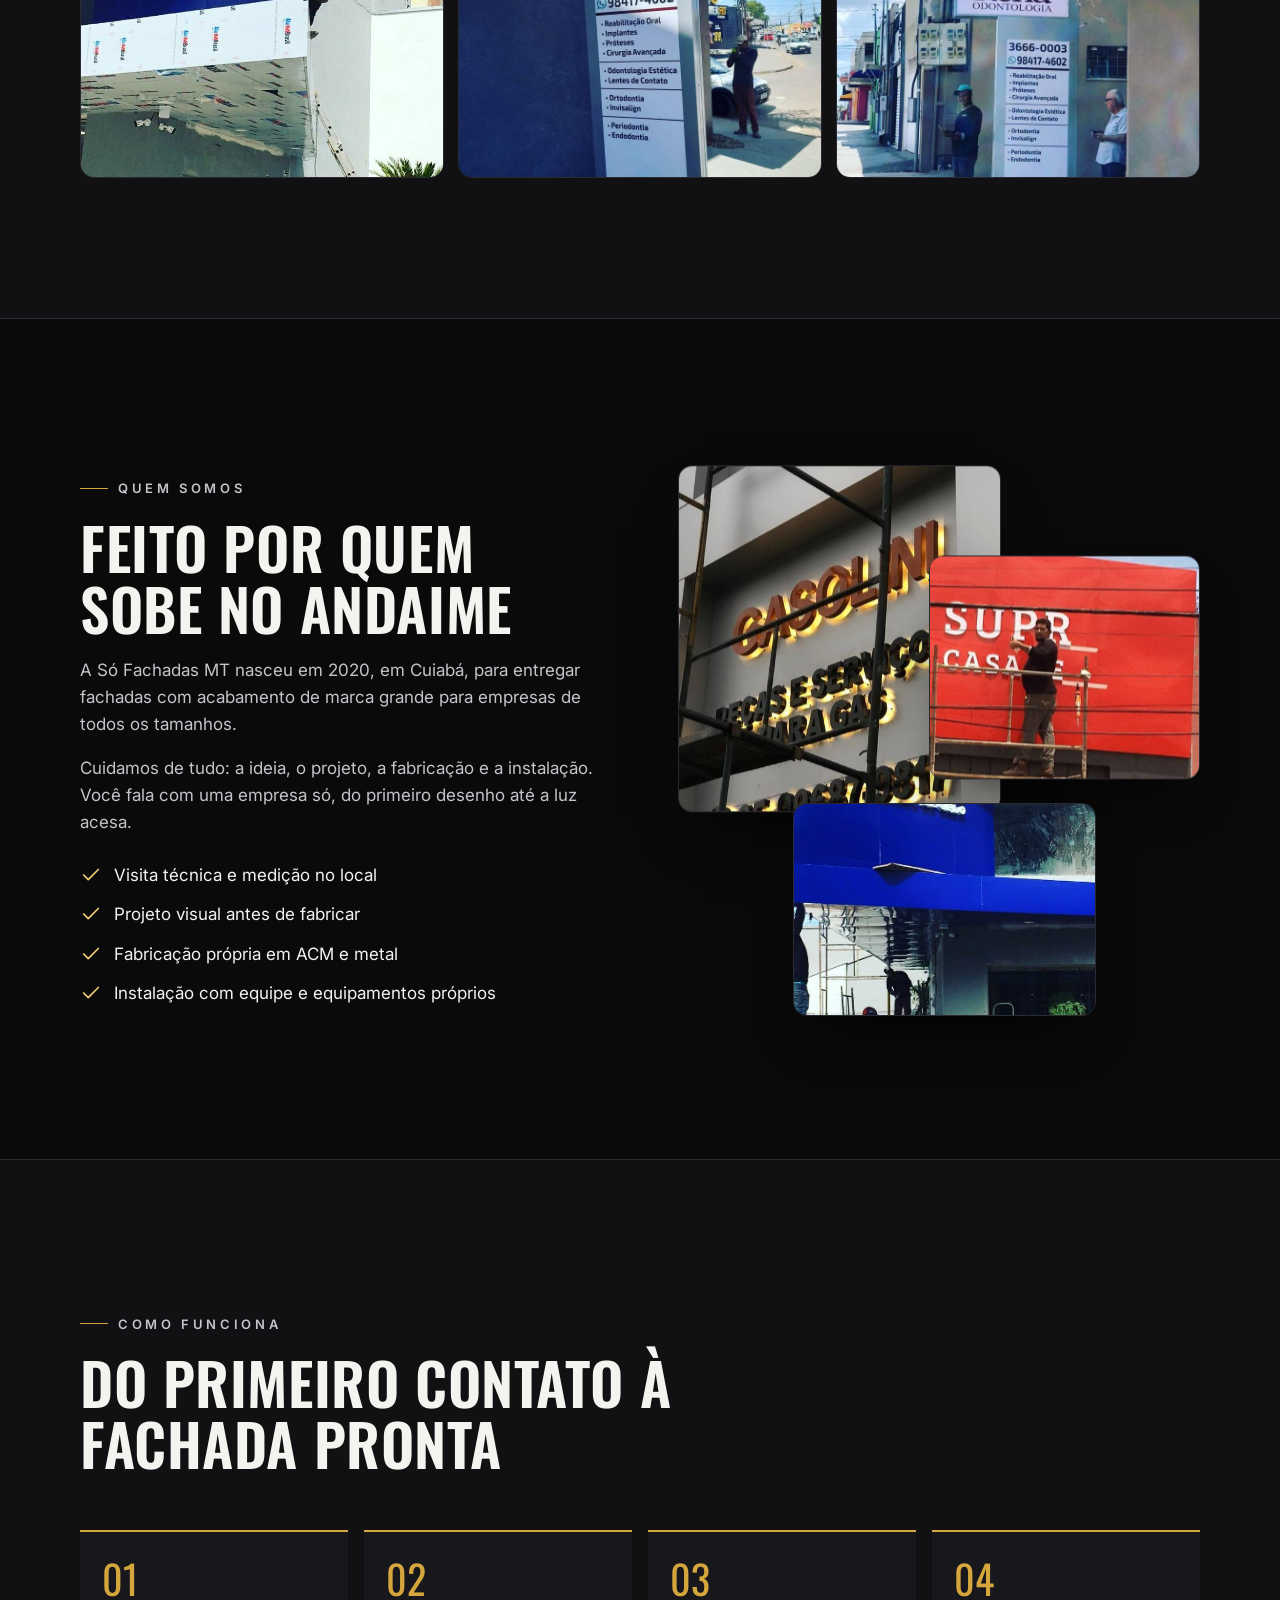
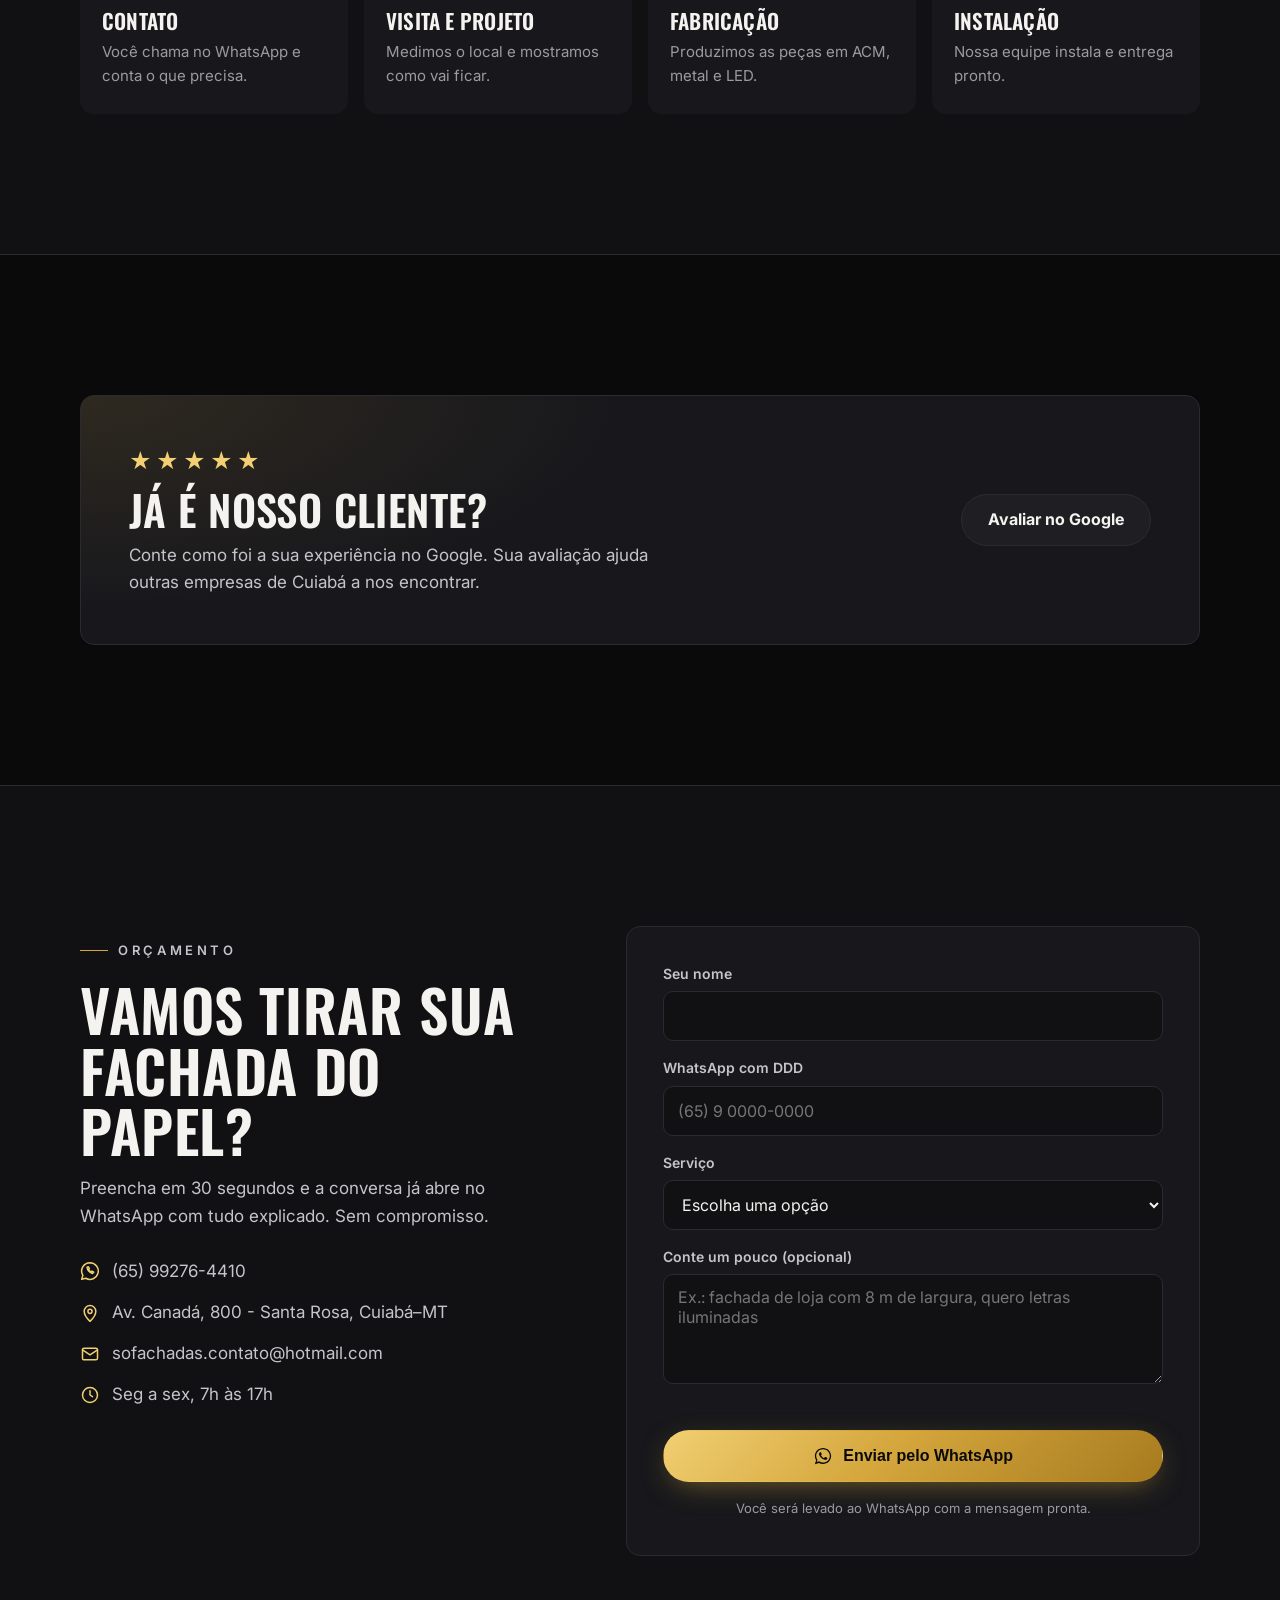
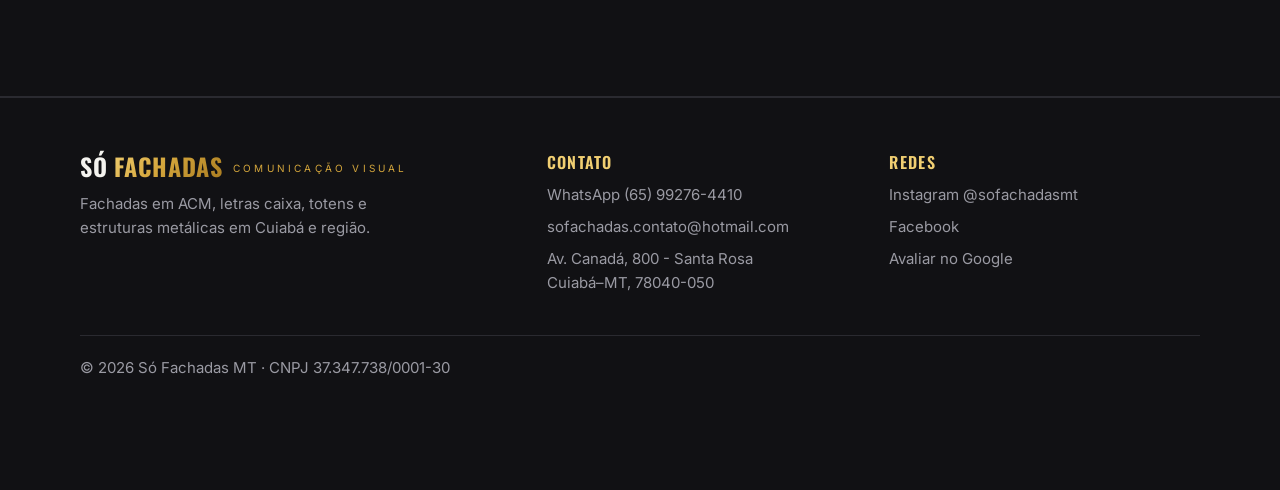
==== commit 36bbe4ee: "Adiciona logo SF (cabeçalho, ícone e dados estruturados) Co-Authored-By: Claude Opus 5.5 <noreply@an" ====
--- a/docs/index.html
+++ b/docs/index.html
@@ -14,13 +14,14 @@
 <meta property="og:image" content="https://thiagochio.github.io/sofachadas-site/assets/img/gasolini-fachada-hero.jpg">
 <meta property="og:url" content="https://thiagochio.github.io/sofachadas-site/">
 <meta name="twitter:card" content="summary_large_image">
-<link rel="icon" href="data:image/svg+xml,%3Csvg xmlns='http://www.w3.org/2000/svg' viewBox='0 0 64 64'%3E%3Crect width='64' height='64' rx='12' fill='%230a0a0b'/%3E%3Ctext x='32' y='44' font-family='Arial Black,Arial' font-size='30' font-weight='900' text-anchor='middle' fill='%23d4a63c'%3ESF%3C/text%3E%3C/svg%3E">
+<link rel="icon" type="image/png" href="assets/img/favicon.png">
+<link rel="apple-touch-icon" href="assets/img/logo-180.png">
 <link rel="preconnect" href="https://fonts.googleapis.com">
 <link rel="preconnect" href="https://fonts.gstatic.com" crossorigin>
 <link rel="stylesheet" href="https://fonts.googleapis.com/css2?family=Inter:wght@400;500;600;700&family=Oswald:wght@500;600;700&display=swap">
 <link rel="preload" as="image" href="assets/img/gasolini-fachada-hero.jpg">
 <link rel="stylesheet" href="assets/css/cinema.css?v=20261022">
-<script type="application/ld+json">{"@context": "https://schema.org", "@type": "LocalBusiness", "name": "Só Fachadas MT", "description": "Fachadas em ACM, letras caixa com LED, totens e estruturas metálicas em Cuiabá e região. Projeto, fabricação e instalação. Peça seu orçamento pelo WhatsApp.", "image": "https://thiagochio.github.io/sofachadas-site/assets/img/gasolini-fachada-hero.jpg", "url": "https://thiagochio.github.io/sofachadas-site/", "telephone": "+5565992764410", "email": "sofachadas.contato@hotmail.com", "address": {"@type": "PostalAddress", "streetAddress": "Av. Canadá, 800 - Santa Rosa", "addressLocality": "Cuiabá", "addressRegion": "MT", "postalCode": "78040-050", "addressCountry": "BR"}, "areaServed": ["Cuiabá", "Várzea Grande", "Mato Grosso"], "sameAs": ["https://www.instagram.com/sofachadasmt/", "https://www.facebook.com/sofachadasmt"], "foundingDate": "2020"}</script>
+<script type="application/ld+json">{"@context": "https://schema.org", "@type": "LocalBusiness", "name": "Só Fachadas MT", "description": "Fachadas em ACM, letras caixa com LED, totens e estruturas metálicas em Cuiabá e região. Projeto, fabricação e instalação. Peça seu orçamento pelo WhatsApp.", "image": "https://thiagochio.github.io/sofachadas-site/assets/img/gasolini-fachada-hero.jpg", "logo": "https://thiagochio.github.io/sofachadas-site/assets/img/logo.jpg", "url": "https://thiagochio.github.io/sofachadas-site/", "telephone": "+5565992764410", "email": "sofachadas.contato@hotmail.com", "address": {"@type": "PostalAddress", "streetAddress": "Av. Canadá, 800 - Santa Rosa", "addressLocality": "Cuiabá", "addressRegion": "MT", "postalCode": "78040-050", "addressCountry": "BR"}, "areaServed": ["Cuiabá", "Várzea Grande", "Mato Grosso"], "sameAs": ["https://www.instagram.com/sofachadasmt/", "https://www.facebook.com/sofachadasmt"], "foundingDate": "2020"}</script>
 <script>
 window.SF_CONFIG={"whatsapp": "5565992764410"};
 /* UTM: script autocontido, roda antes de tudo para nao perder a origem */
@@ -38,7 +39,7 @@
 <body>
 <header class="site-header">
   <div class="wrap">
-    <a class="logo" href="#topo" aria-label="Só Fachadas MT — início"><b>SÓ <span class="gold-text">FACHADAS</span></b><small>Comunicação Visual</small></a>
+    <a class="logo" href="#topo" aria-label="Só Fachadas MT — início"><img class="logo-sf" src="assets/img/logo-180.png" alt="" width="40" height="40"><span><b>SÓ <span class="gold-text">FACHADAS</span></b><small>Comunicação Visual</small></span></a>
     <button class="menu-toggle" type="button" aria-label="Abrir menu" aria-expanded="false" aria-controls="menu"><svg viewBox="0 0 24 24" fill="none" stroke="currentColor" stroke-width="1.8" stroke-linecap="round" stroke-linejoin="round" aria-hidden="true"><path d="M4 7h16M4 12h16M4 17h16"/></svg></button>
     <nav class="main-nav" id="menu" aria-label="Principal">
       <a href="#servicos">Serviços</a>
--- a/docs/assets/css/cinema.css
+++ b/docs/assets/css/cinema.css
@@ -63,7 +63,9 @@
   transition: background-color .3s;
 }
 .site-header .wrap { height: 100%; display: flex; align-items: center; justify-content: space-between; gap: 16px; }
-.logo { display: flex; flex-direction: column; text-decoration: none; line-height: 1; }
+.logo { display: flex; align-items: center; gap: 10px; text-decoration: none; line-height: 1; }
+.logo > span { display: flex; flex-direction: column; }
+.logo-sf { width: 40px; height: 40px; border-radius: 8px; }
 .logo b { font-family: var(--font-display); font-size: 24px; letter-spacing: .03em; font-weight: 700; }
 .logo small { font-size: 10px; letter-spacing: .32em; text-transform: uppercase; color: var(--gold); margin-top: 4px; }
 .main-nav { display: flex; align-items: center; gap: 28px; }
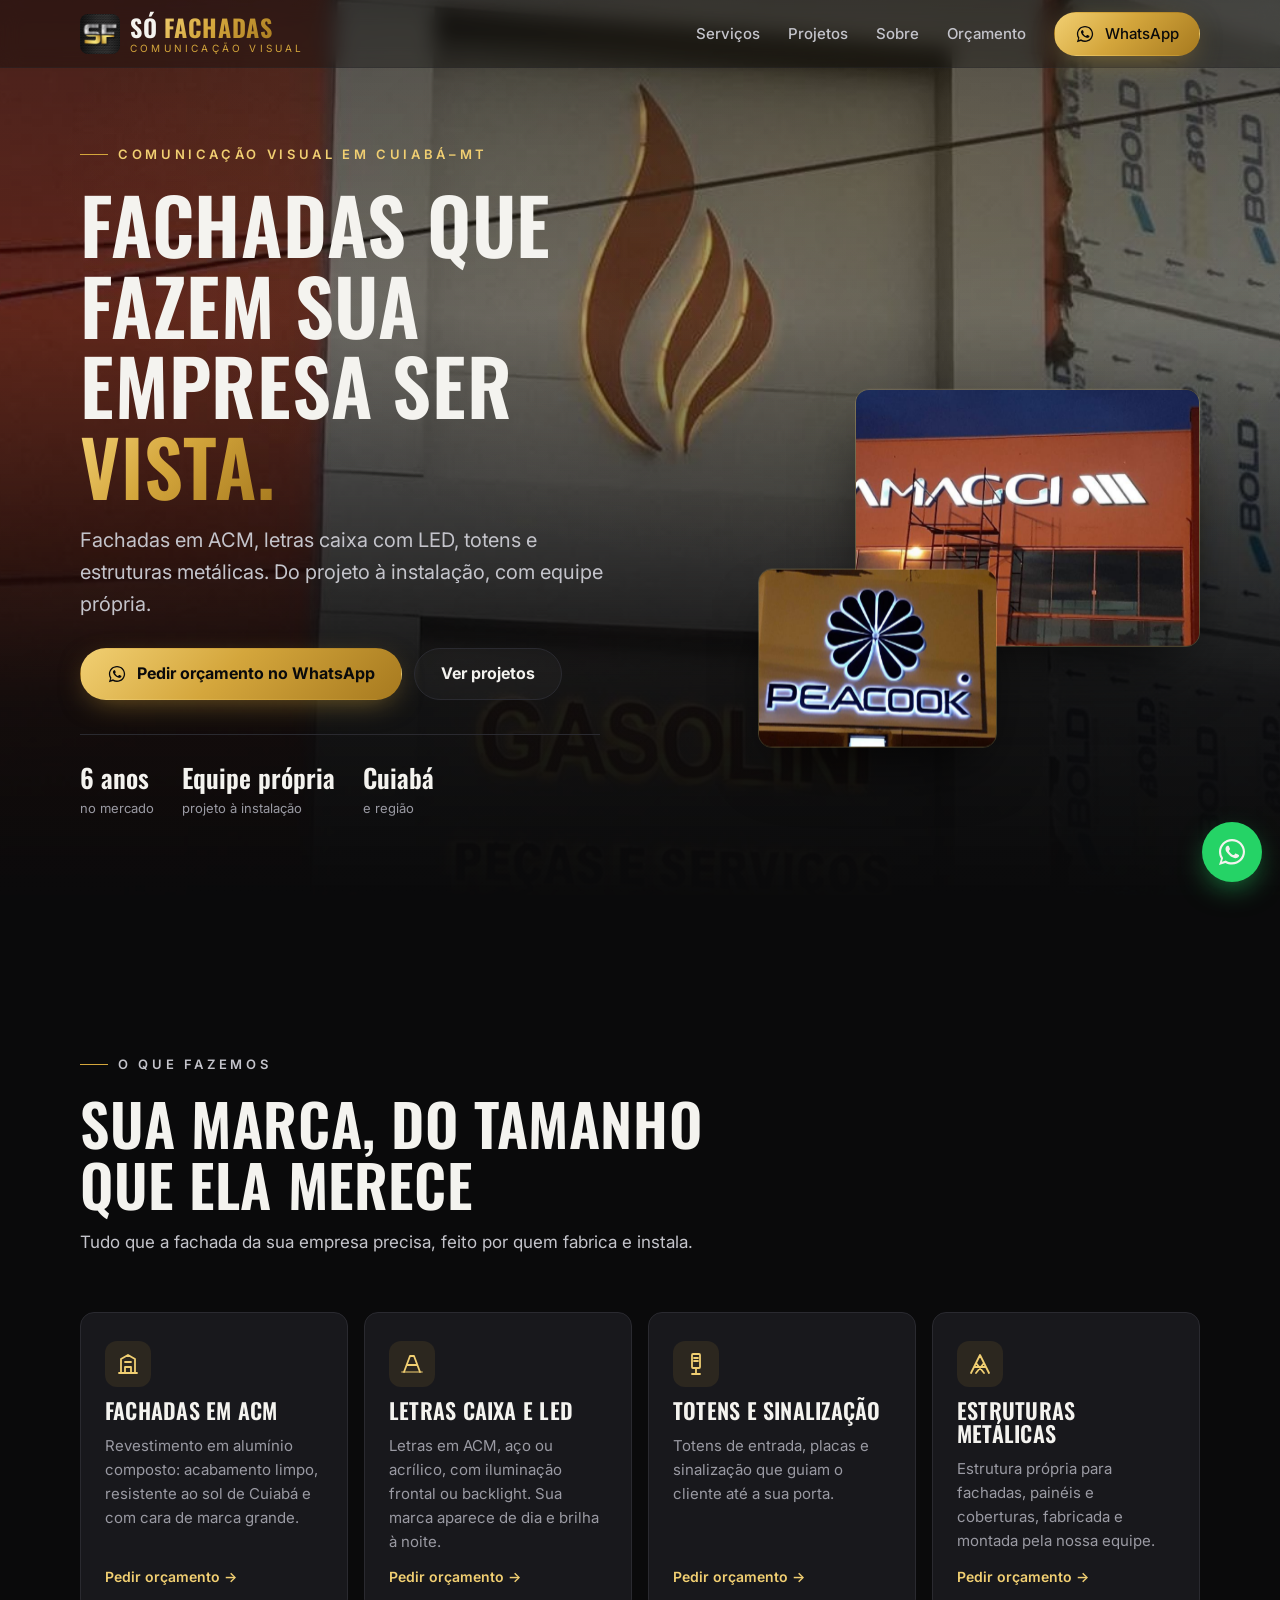
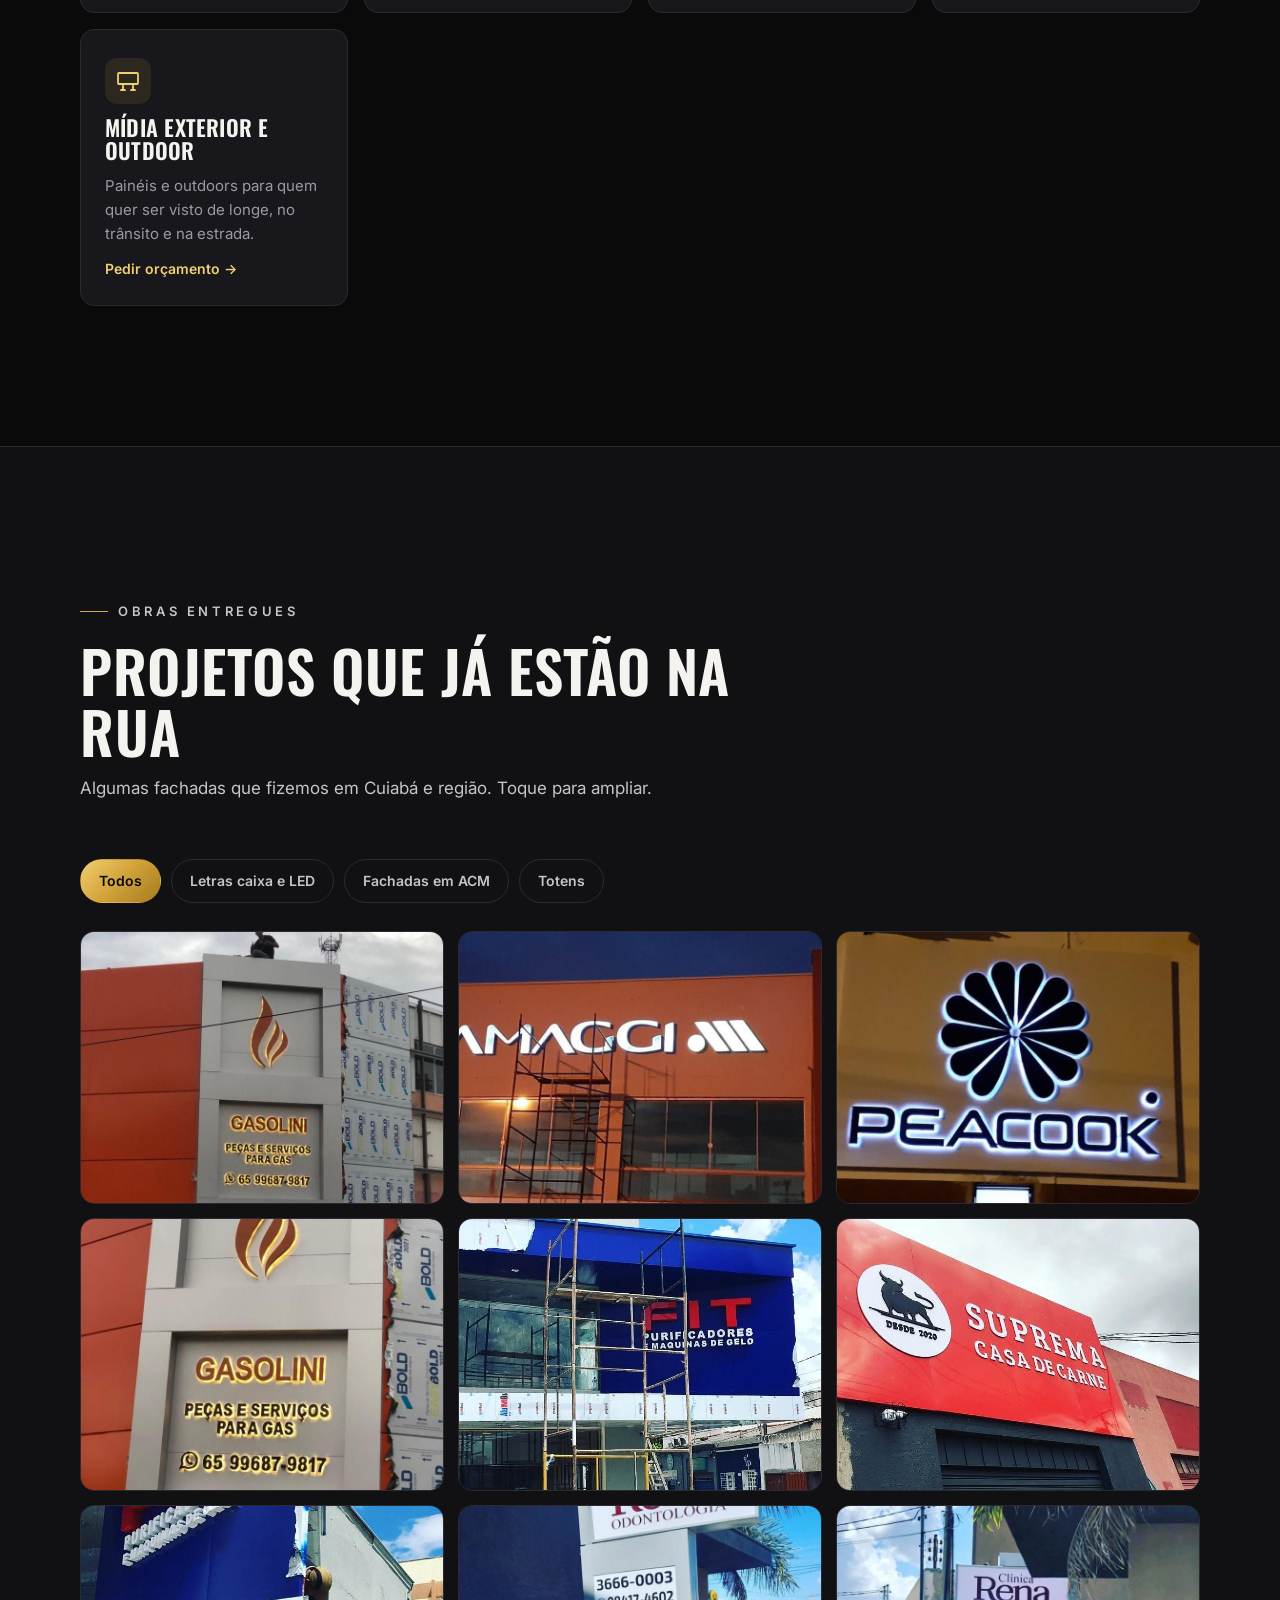
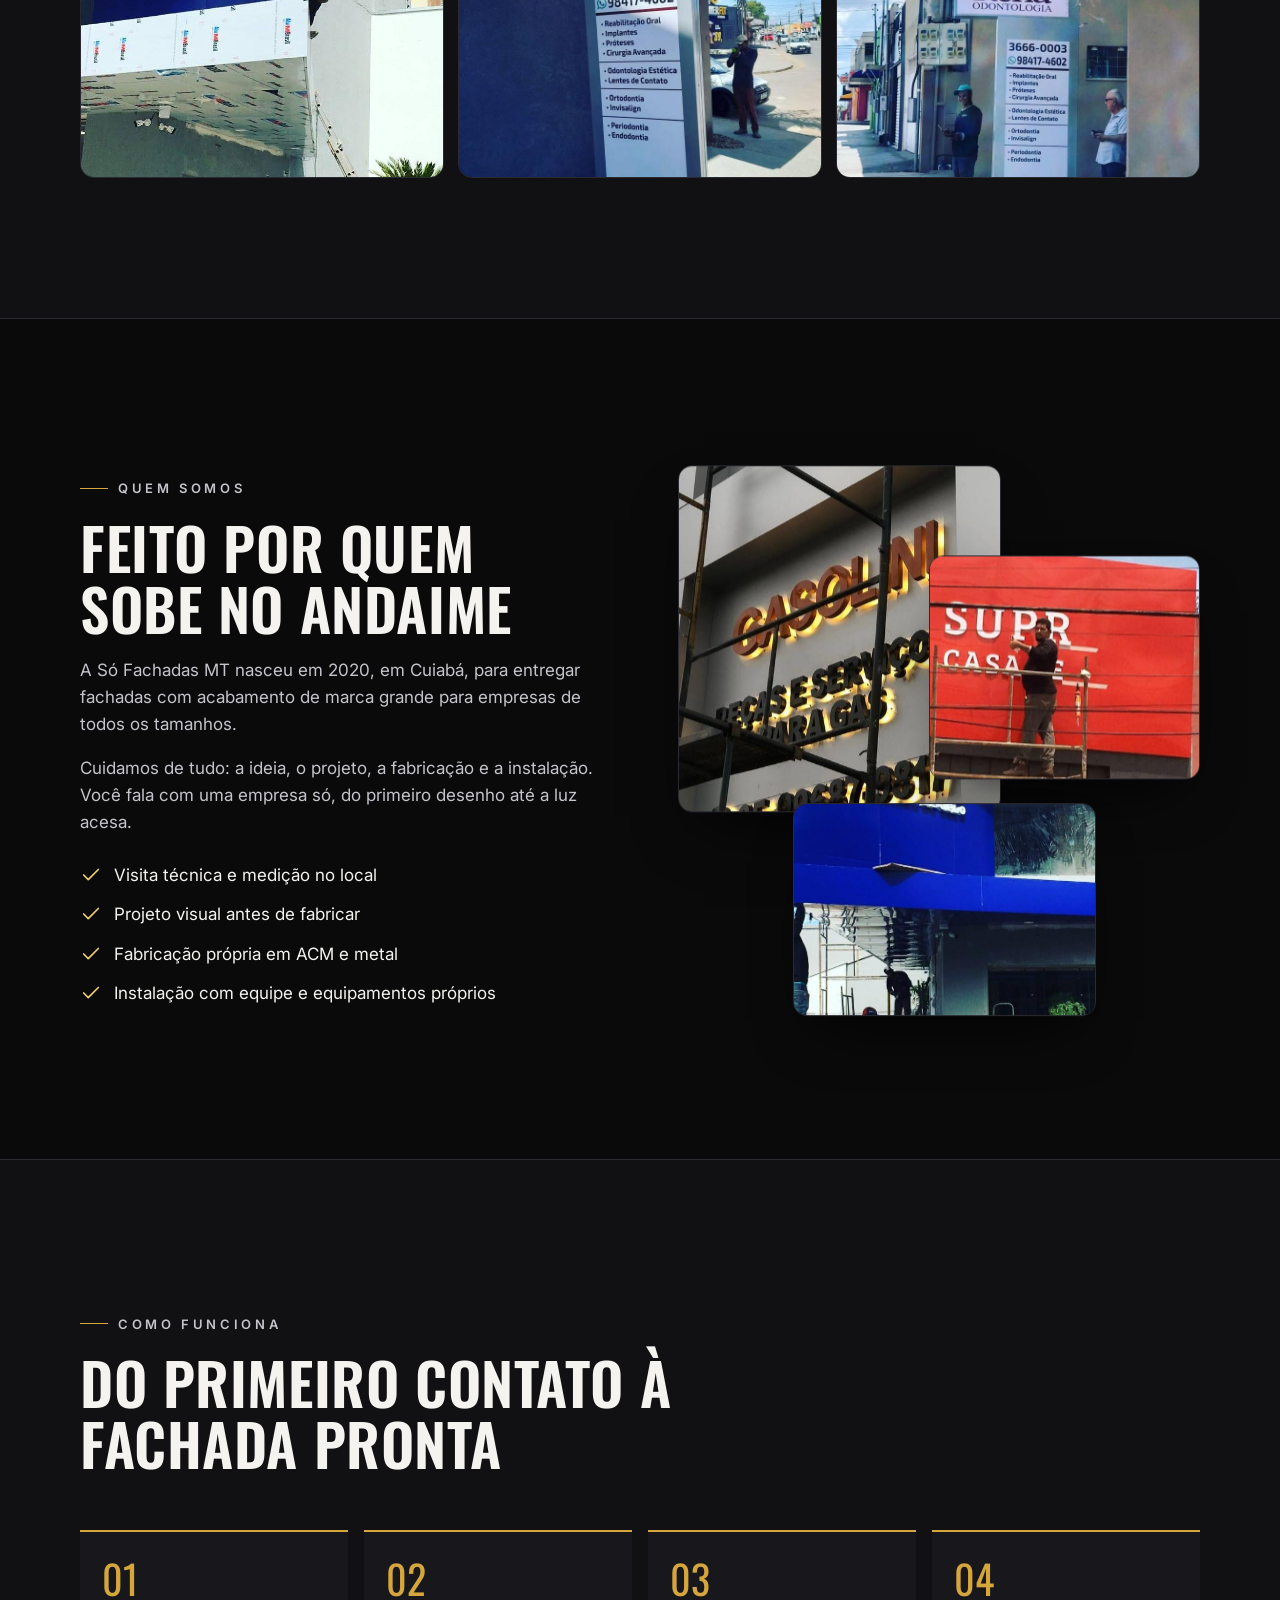
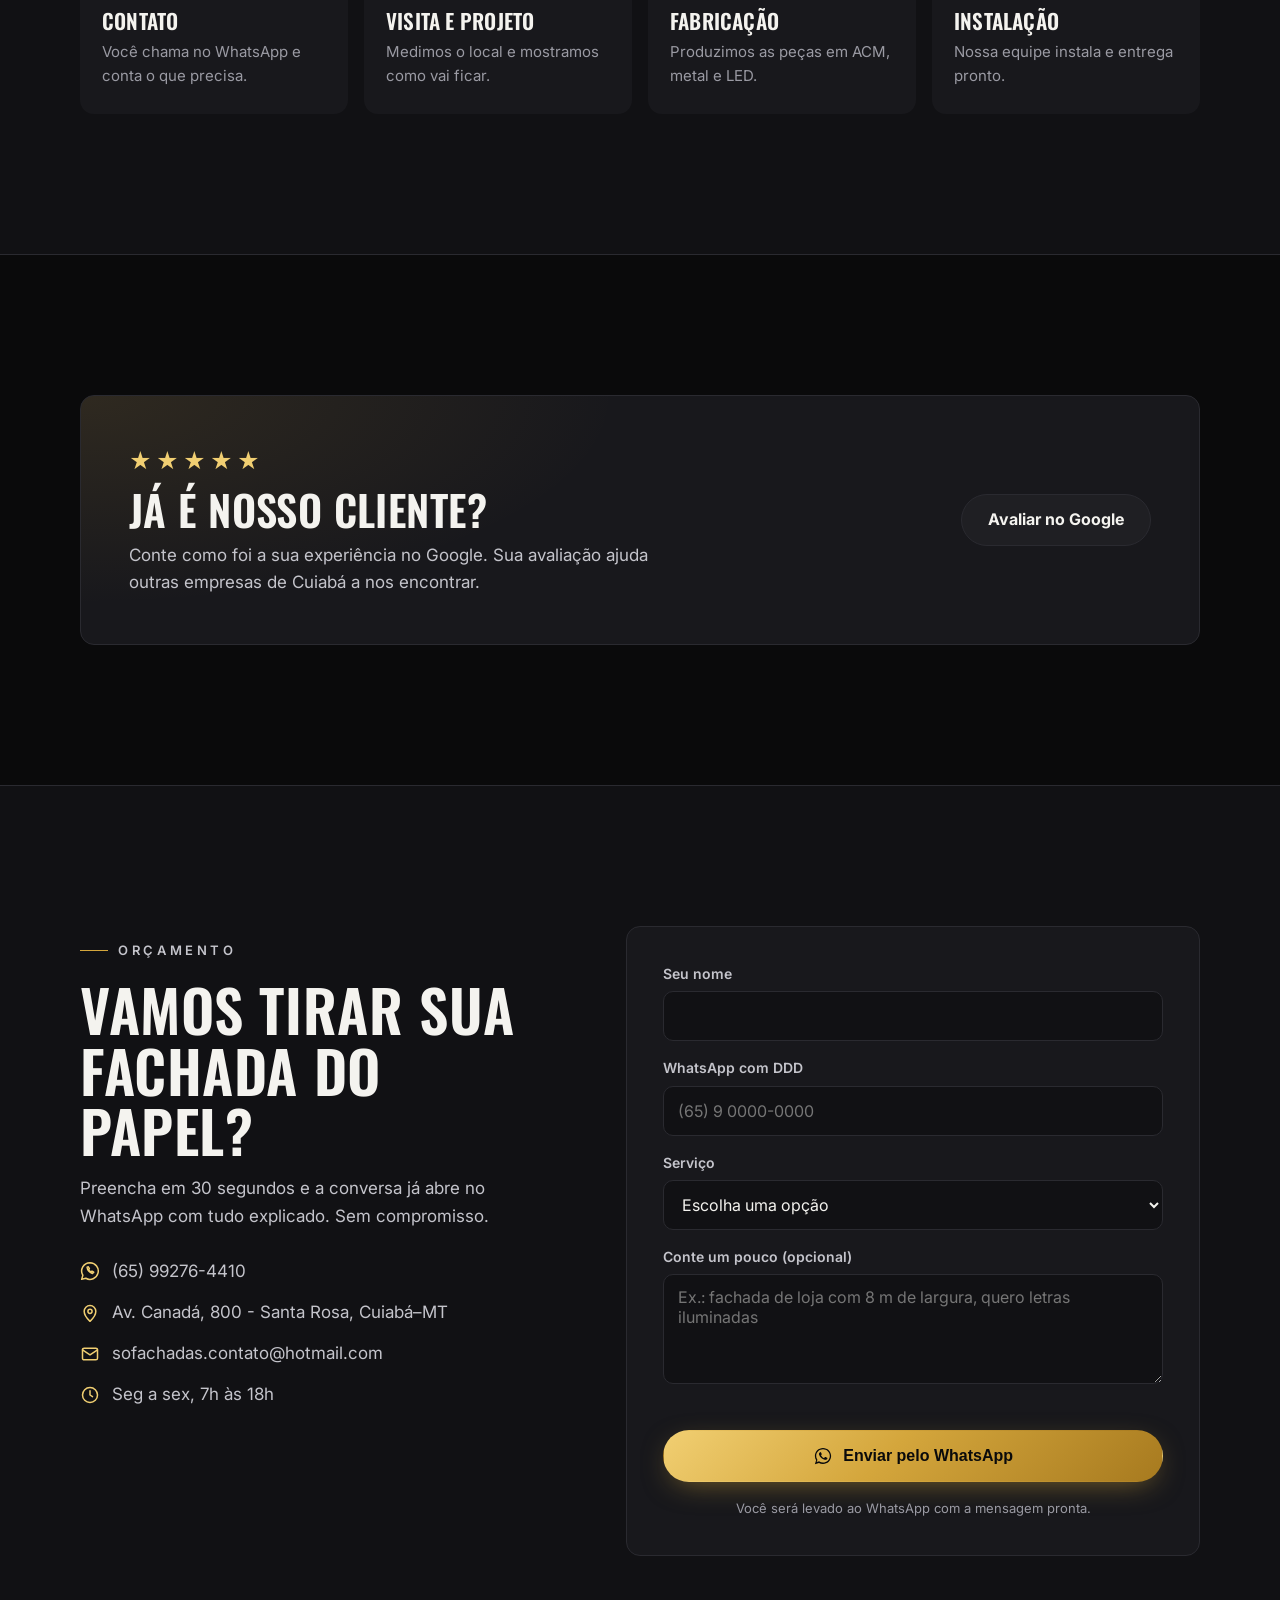
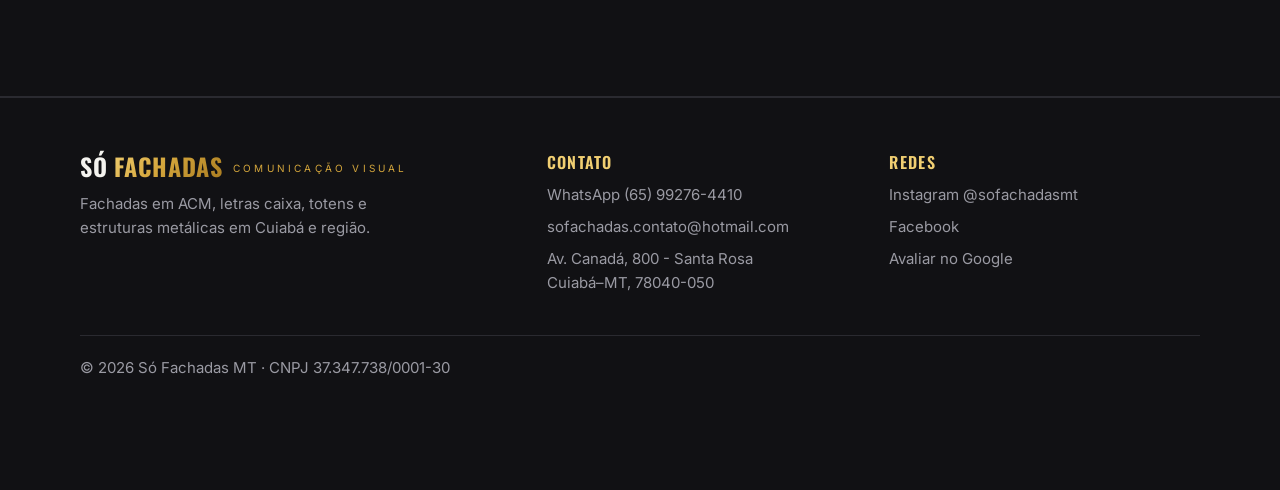
==== commit 5887e0b0: "Horário: seg a sex, 7h às 18h Co-Authored-By: Claude Opus 5.5 <noreply@anthropic.com> Claude-Session" ====
--- a/docs/index.html
+++ b/docs/index.html
@@ -20,7 +20,7 @@
 <link rel="preconnect" href="https://fonts.gstatic.com" crossorigin>
 <link rel="stylesheet" href="https://fonts.googleapis.com/css2?family=Inter:wght@400;500;600;700&family=Oswald:wght@500;600;700&display=swap">
 <link rel="preload" as="image" href="assets/img/gasolini-fachada-hero.jpg">
-<link rel="stylesheet" href="assets/css/cinema.css?v=20261022">
+<link rel="stylesheet" href="assets/css/cinema.css?v=20261023">
 <script type="application/ld+json">{"@context": "https://schema.org", "@type": "LocalBusiness", "name": "Só Fachadas MT", "description": "Fachadas em ACM, letras caixa com LED, totens e estruturas metálicas em Cuiabá e região. Projeto, fabricação e instalação. Peça seu orçamento pelo WhatsApp.", "image": "https://thiagochio.github.io/sofachadas-site/assets/img/gasolini-fachada-hero.jpg", "logo": "https://thiagochio.github.io/sofachadas-site/assets/img/logo.jpg", "url": "https://thiagochio.github.io/sofachadas-site/", "telephone": "+5565992764410", "email": "sofachadas.contato@hotmail.com", "address": {"@type": "PostalAddress", "streetAddress": "Av. Canadá, 800 - Santa Rosa", "addressLocality": "Cuiabá", "addressRegion": "MT", "postalCode": "78040-050", "addressCountry": "BR"}, "areaServed": ["Cuiabá", "Várzea Grande", "Mato Grosso"], "sameAs": ["https://www.instagram.com/sofachadasmt/", "https://www.facebook.com/sofachadasmt"], "foundingDate": "2020"}</script>
 <script>
 window.SF_CONFIG={"whatsapp": "5565992764410"};
@@ -159,7 +159,7 @@
         <li><svg viewBox="0 0 24 24" fill="none" stroke="currentColor" stroke-width="1.8" stroke-linecap="round" stroke-linejoin="round" aria-hidden="true"><path d="M12 2a10 10 0 0 0-8.6 15.1L2 22l5-1.3A10 10 0 1 0 12 2Z"/><path d="M8.5 7.5c.3 2.6 2.6 6.3 6.4 7.6l1.6-1.6-2.1-1.3-1 .9c-1.2-.5-2.6-1.9-3-3l.9-1-1.3-2.1Z"/></svg><a href="https://wa.me/5565992764410?text=Ol%C3%A1%21%20Vim%20pelo%20site%20da%20S%C3%B3%20Fachadas%20e%20quero%20um%20or%C3%A7amento." target="_blank" rel="noopener">(65) 99276-4410</a></li>
         <li><svg viewBox="0 0 24 24" fill="none" stroke="currentColor" stroke-width="1.8" stroke-linecap="round" stroke-linejoin="round" aria-hidden="true"><path d="M12 22s7-6.3 7-12a7 7 0 0 0-14 0c0 5.7 7 12 7 12Z"/><circle cx="12" cy="10" r="2.5"/></svg><a href="https://www.google.com/maps/search/?api=1&query=Só+Fachadas+MT+Av.+Canadá,+800+-+Santa+Rosa+Cuiabá" target="_blank" rel="noopener">Av. Canadá, 800 - Santa Rosa, Cuiabá–MT</a></li>
         <li><svg viewBox="0 0 24 24" fill="none" stroke="currentColor" stroke-width="1.8" stroke-linecap="round" stroke-linejoin="round" aria-hidden="true"><rect x="3" y="5" width="18" height="14" rx="2"/><path d="m3 7 9 6 9-6"/></svg><a href="mailto:sofachadas.contato@hotmail.com">sofachadas.contato@hotmail.com</a></li>
-        <li><svg viewBox="0 0 24 24" fill="none" stroke="currentColor" stroke-width="1.8" stroke-linecap="round" stroke-linejoin="round" aria-hidden="true"><circle cx="12" cy="12" r="9"/><path d="M12 7v5l3 2"/></svg><span>Seg a sex, 7h às 17h</span></li>
+        <li><svg viewBox="0 0 24 24" fill="none" stroke="currentColor" stroke-width="1.8" stroke-linecap="round" stroke-linejoin="round" aria-hidden="true"><circle cx="12" cy="12" r="9"/><path d="M12 7v5l3 2"/></svg><span>Seg a sex, 7h às 18h</span></li>
       </ul>
     </div>
     <form class="form reveal" id="form-orcamento" action="https://wa.me/5565992764410" method="get" novalidate>
@@ -193,6 +193,6 @@
   </div>
 </footer>
 <a class="whats-float" href="https://wa.me/5565992764410?text=Ol%C3%A1%21%20Vim%20pelo%20site%20da%20S%C3%B3%20Fachadas%20e%20quero%20um%20or%C3%A7amento." target="_blank" rel="noopener" aria-label="Falar no WhatsApp"><svg viewBox="0 0 32 32" fill="currentColor" aria-hidden="true"><path d="M16 3C8.8 3 3 8.7 3 15.8c0 2.5.7 4.9 2 6.9L3 29l6.5-2c1.9 1 4.1 1.6 6.5 1.6 7.2 0 13-5.7 13-12.8S23.2 3 16 3Zm0 23.3c-2.1 0-4.1-.6-5.8-1.6l-.4-.2-3.9 1.2 1.2-3.8-.3-.4a10.4 10.4 0 0 1-1.7-5.7C5.1 10 10 5.3 16 5.3S26.9 10 26.9 15.8 22 26.3 16 26.3Zm6-7.8c-.3-.2-1.9-.9-2.2-1-.3-.1-.5-.2-.7.2-.2.3-.8 1-1 1.2-.2.2-.4.2-.7.1-.3-.2-1.4-.5-2.6-1.6-1-.9-1.6-1.9-1.8-2.2-.2-.3 0-.5.1-.7l.5-.6c.2-.2.2-.4.3-.6.1-.2 0-.4 0-.6l-1-2.4c-.3-.6-.5-.5-.7-.5h-.6c-.2 0-.6.1-.9.4-.3.3-1.2 1.1-1.2 2.7s1.2 3.1 1.4 3.4c.2.2 2.4 3.6 5.7 5 .8.4 1.4.6 1.9.7.8.3 1.5.2 2.1.1.6-.1 1.9-.8 2.2-1.5.3-.7.3-1.4.2-1.5-.1-.2-.3-.3-.6-.4Z"/></svg></a>
-<script src="assets/js/cinema.js?v=20261022" defer></script>
+<script src="assets/js/cinema.js?v=20261023" defer></script>
 </body>
 </html>
